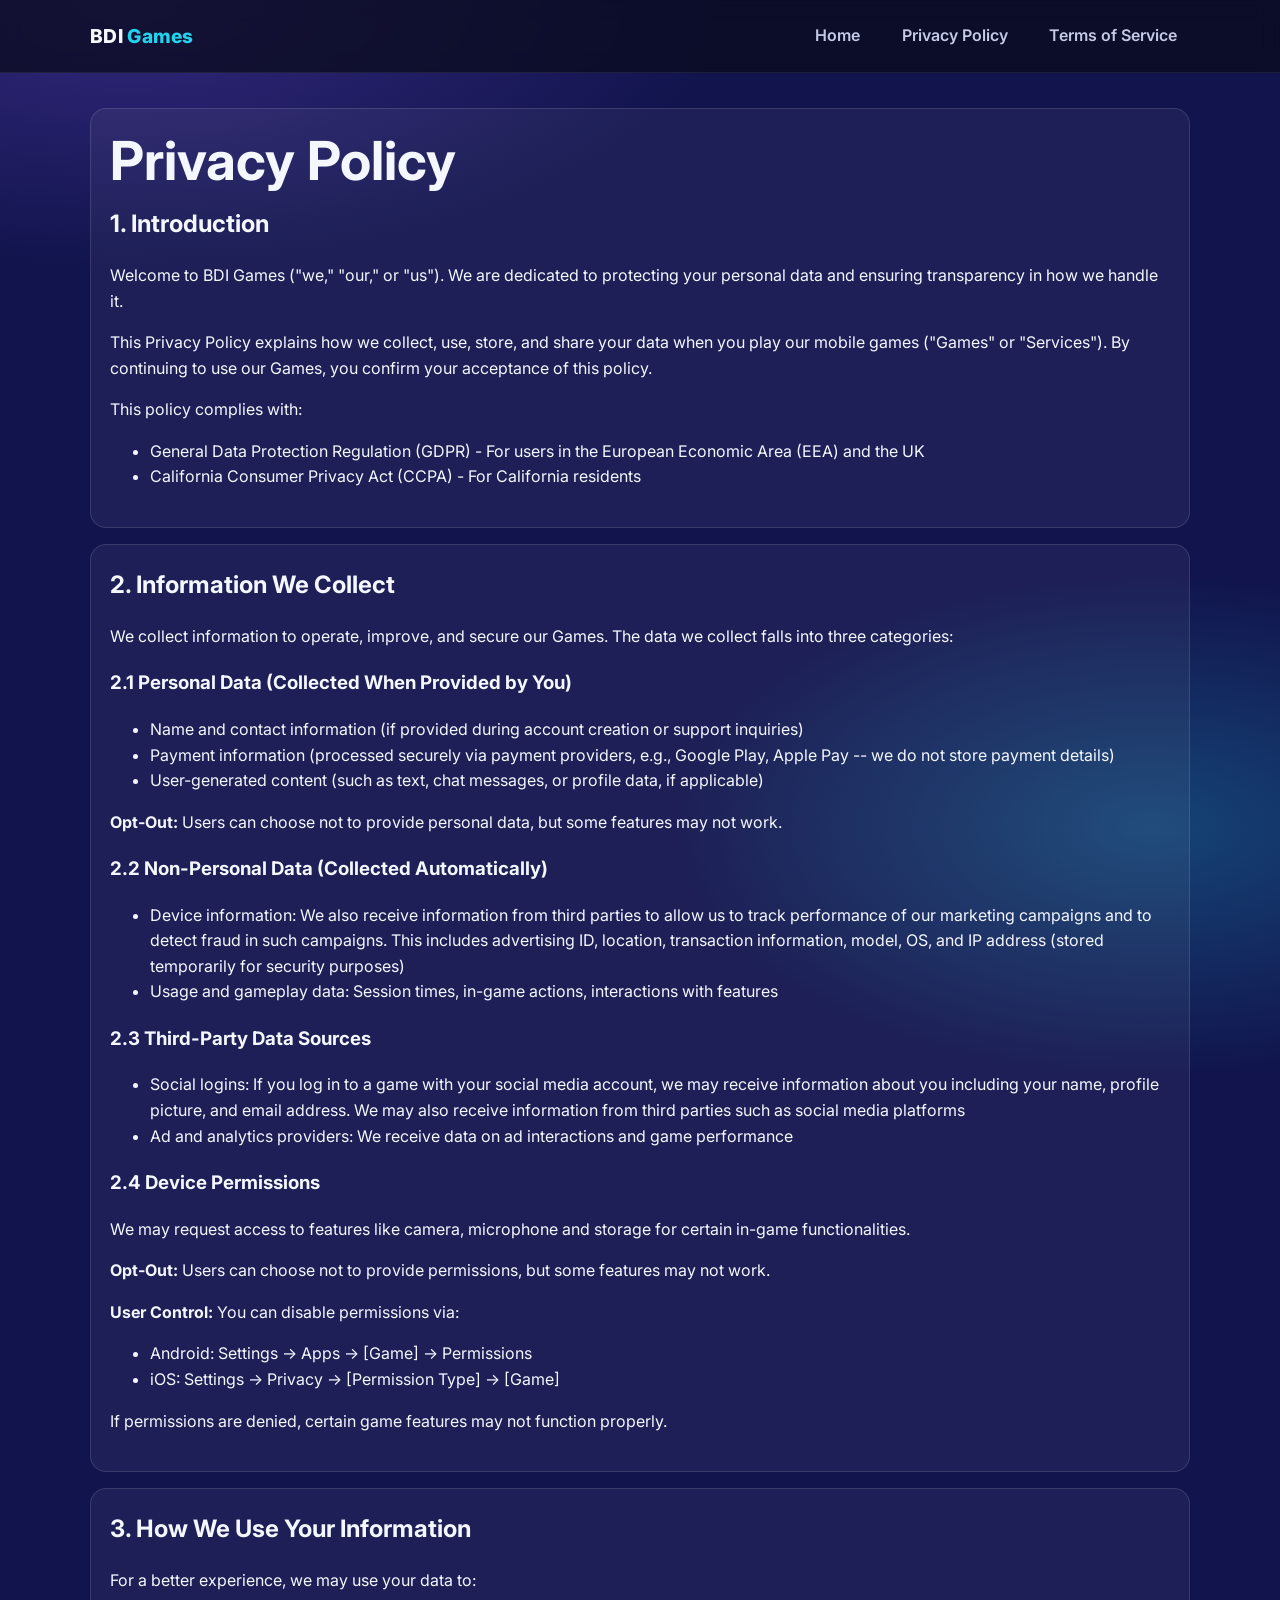
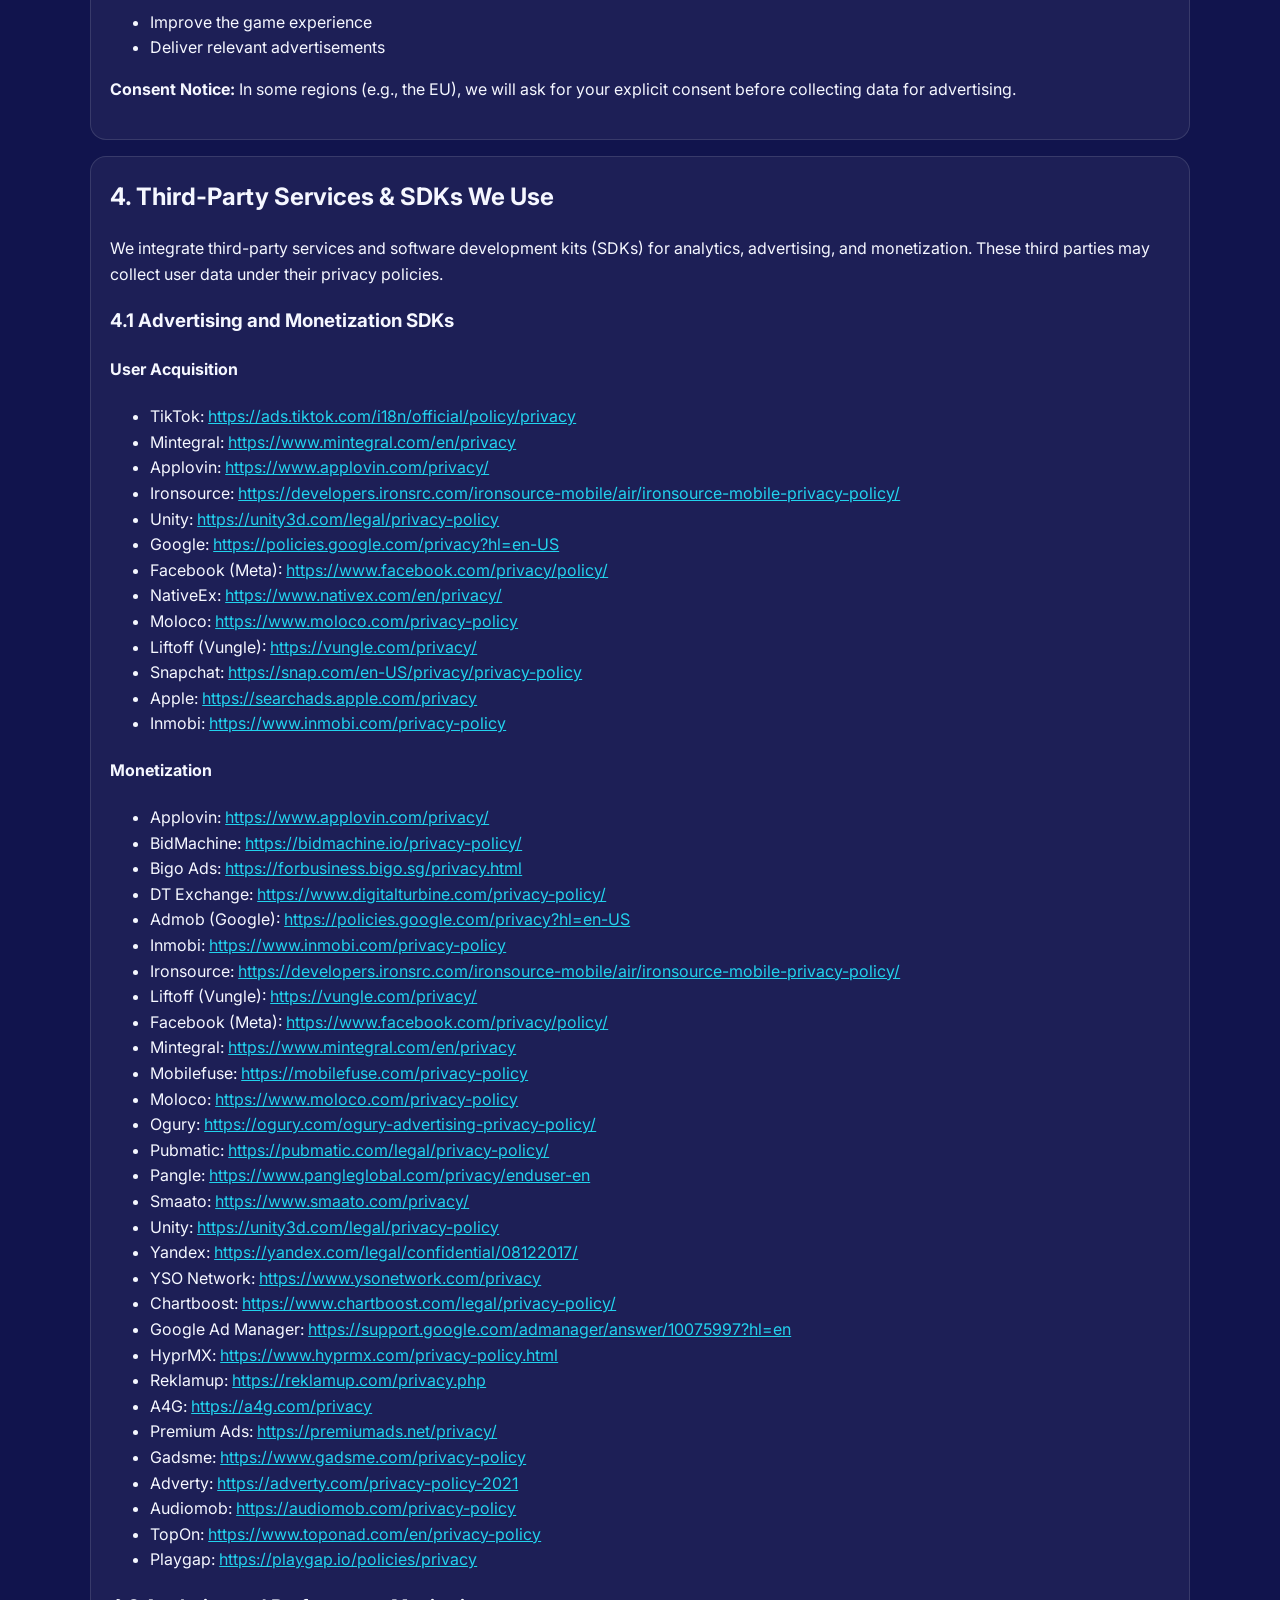
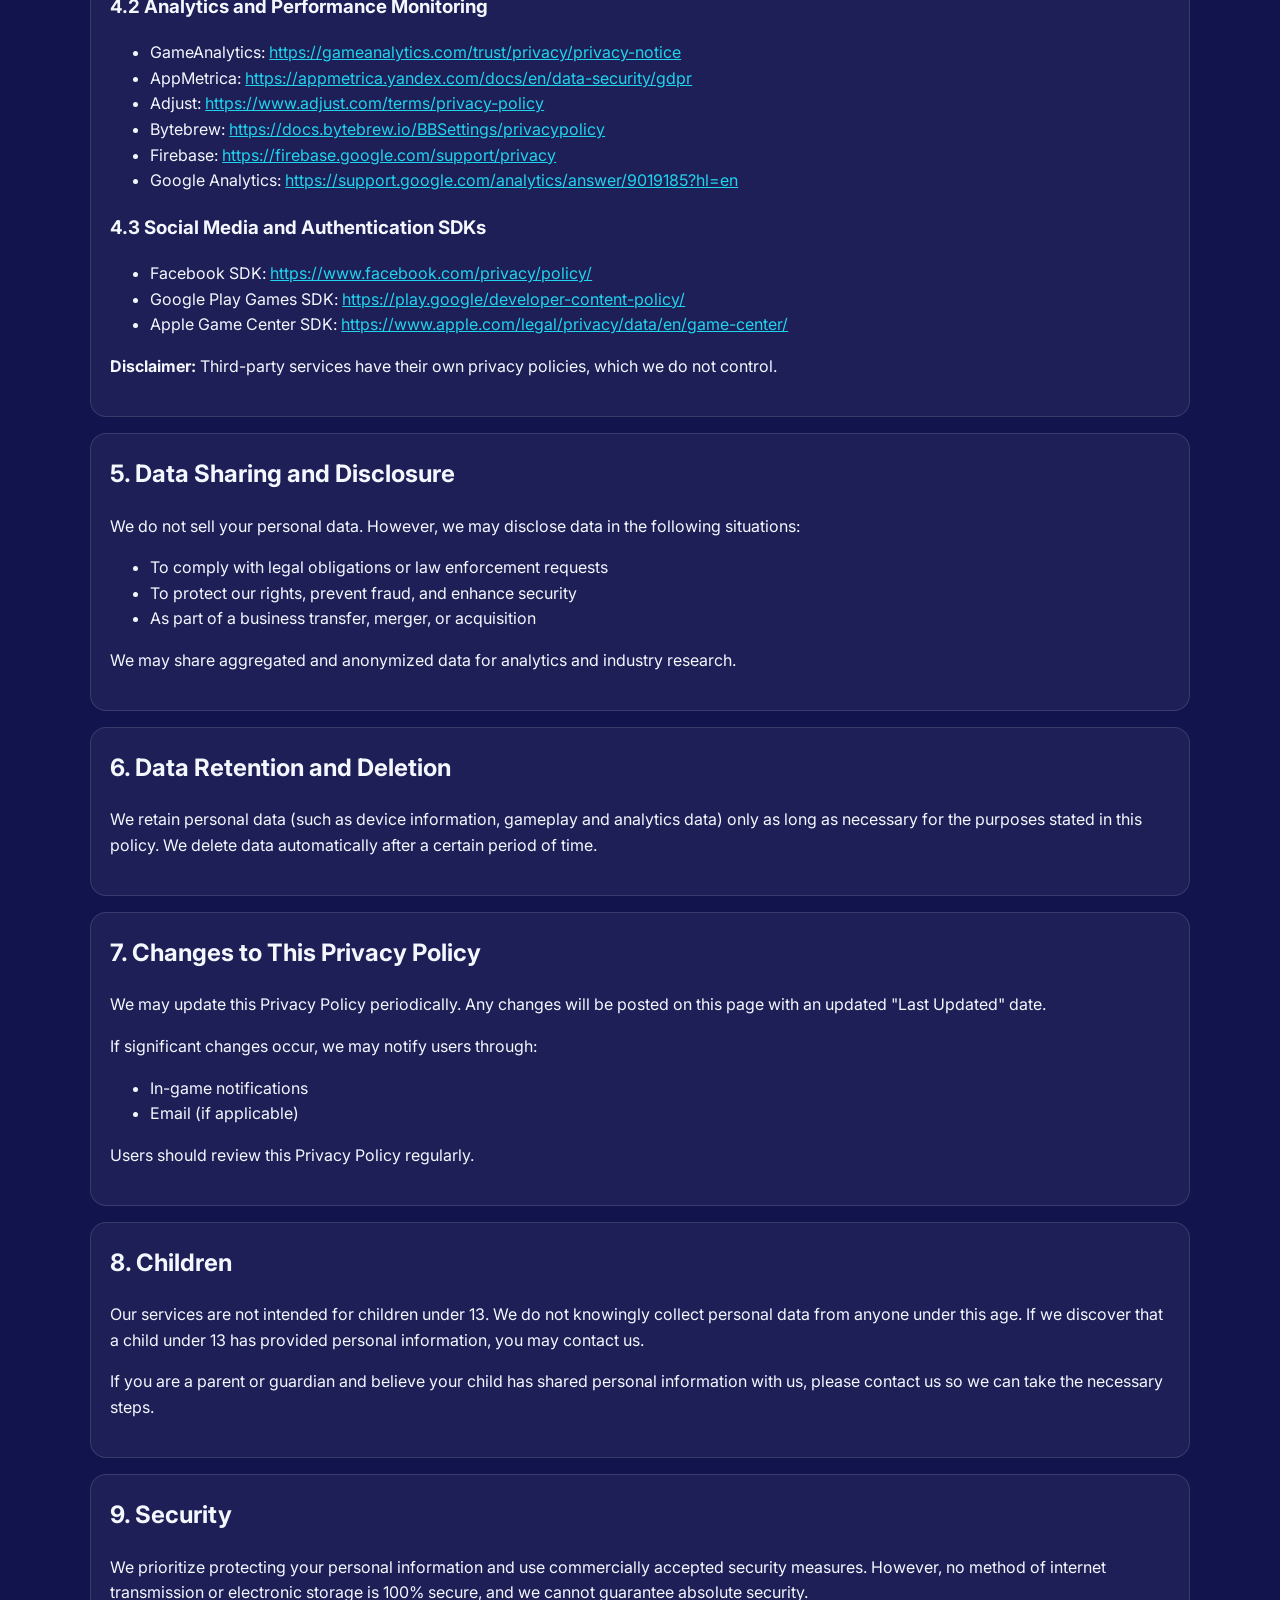
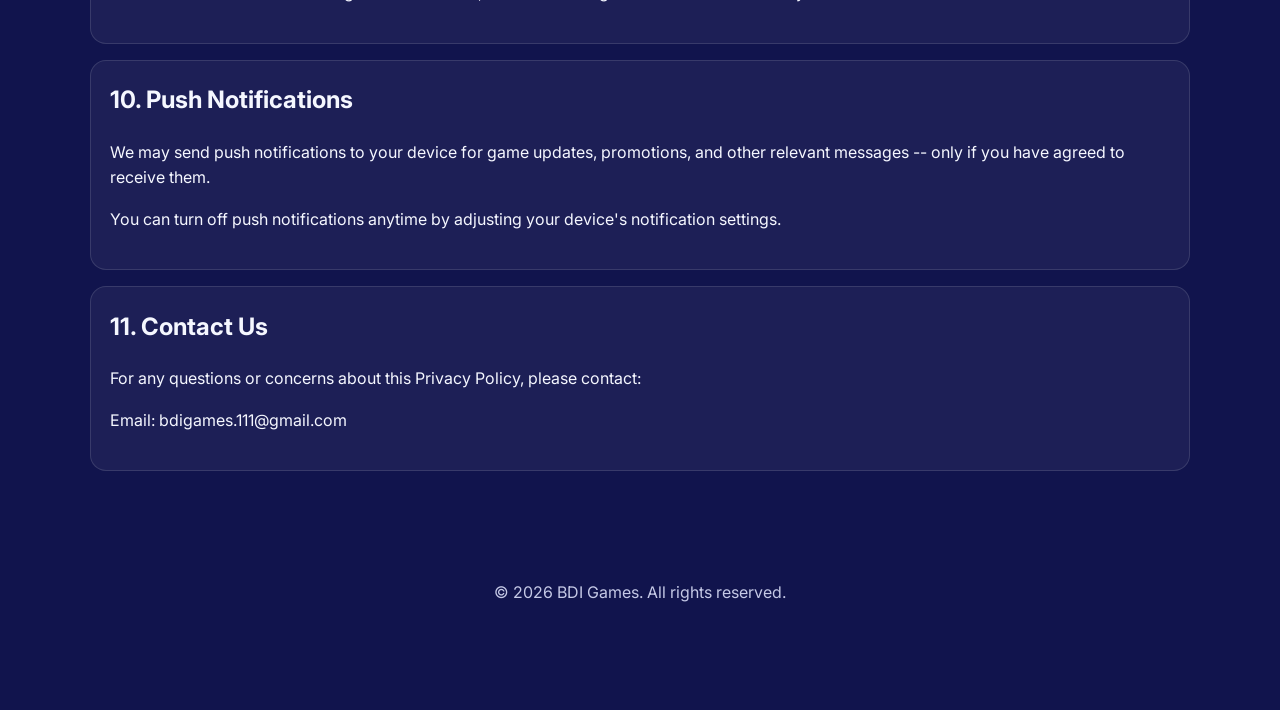
==== privacy-policy.html @ c3d2e86b "first commit" ====
<!DOCTYPE html>
<html lang="en">
<head>
  <meta charset="UTF-8">
  <meta name="viewport" content="width=device-width, initial-scale=1.0">
  <title>Privacy Policy | BDI Games</title>
  <meta name="description" content="Read the Privacy Policy for BDI Games.">
  <link rel="preconnect" href="https://fonts.googleapis.com">
  <link rel="preconnect" href="https://fonts.gstatic.com" crossorigin>
  <link href="https://fonts.googleapis.com/css2?family=Inter:wght@400;600;700;800&display=swap" rel="stylesheet">
  <link rel="stylesheet" href="styles.css">
</head>
<body>
  <header class="site-header">
    <nav class="navbar container" aria-label="Main navigation">
      <a href="index.html" class="brand">BDI <span>Games</span></a>

      <button class="menu-toggle" aria-label="Toggle menu" aria-expanded="false">
        <span></span>
        <span></span>
        <span></span>
      </button>

      <ul class="nav-links">
        <li><a href="index.html">Home</a></li>
        <li><a href="privacy-policy.html">Privacy Policy</a></li>
        <li><a href="terms-of-service.html">Terms of Service</a></li>
      </ul>
    </nav>
  </header>

  <main class="container legal-page">
    <section class="info">
      <h1>Privacy Policy</h1>
      <h2>1. Introduction</h2>
      <p>
        Welcome to BDI Games ("we," "our," or "us"). We are dedicated to protecting your
        personal data and ensuring transparency in how we handle it.
      </p>
      <p>
        This Privacy Policy explains how we collect, use, store, and share your data when you play
        our mobile games ("Games" or "Services"). By continuing to use our Games, you confirm your
        acceptance of this policy.
      </p>
      <p>This policy complies with:</p>
      <ul>
        <li>General Data Protection Regulation (GDPR) - For users in the European Economic Area (EEA) and the UK</li>
        <li>California Consumer Privacy Act (CCPA) - For California residents</li>
      </ul>
    </section>

    <section class="info">
      <h2>2. Information We Collect</h2>
      <p>
        We collect information to operate, improve, and secure our Games. The data we collect falls
        into three categories:
      </p>

      <h3>2.1 Personal Data (Collected When Provided by You)</h3>
      <ul>
        <li>Name and contact information (if provided during account creation or support inquiries)</li>
        <li>Payment information (processed securely via payment providers, e.g., Google Play, Apple Pay -- we do not store payment details)</li>
        <li>User-generated content (such as text, chat messages, or profile data, if applicable)</li>
      </ul>
      <p><strong>Opt-Out:</strong> Users can choose not to provide personal data, but some features may not work.</p>

      <h3>2.2 Non-Personal Data (Collected Automatically)</h3>
      <ul>
        <li>Device information: We also receive information from third parties to allow us to track performance of our marketing campaigns and to detect fraud in such campaigns. This includes advertising ID, location, transaction information, model, OS, and IP address (stored temporarily for security purposes)</li>
        <li>Usage and gameplay data: Session times, in-game actions, interactions with features</li>
      </ul>

      <h3>2.3 Third-Party Data Sources</h3>
      <ul>
        <li>Social logins: If you log in to a game with your social media account, we may receive information about you including your name, profile picture, and email address. We may also receive information from third parties such as social media platforms</li>
        <li>Ad and analytics providers: We receive data on ad interactions and game performance</li>
      </ul>

      <h3>2.4 Device Permissions</h3>
      <p>
        We may request access to features like camera, microphone and storage for certain in-game
        functionalities.
      </p>
      <p><strong>Opt-Out:</strong> Users can choose not to provide permissions, but some features may not work.</p>
      <p><strong>User Control:</strong> You can disable permissions via:</p>
      <ul>
        <li>Android: Settings -&gt; Apps -&gt; [Game] -&gt; Permissions</li>
        <li>iOS: Settings -&gt; Privacy -&gt; [Permission Type] -&gt; [Game]</li>
      </ul>
      <p>If permissions are denied, certain game features may not function properly.</p>
    </section>

    <section class="info">
      <h2>3. How We Use Your Information</h2>
      <p>For a better experience, we may use your data to:</p>
      <ul>
        <li>Improve the game experience</li>
        <li>Deliver relevant advertisements</li>
      </ul>
      <p>
        <strong>Consent Notice:</strong> In some regions (e.g., the EU), we will ask for your explicit
        consent before collecting data for advertising.
      </p>
    </section>

    <section class="info">
      <h2>4. Third-Party Services &amp; SDKs We Use</h2>
      <p>
        We integrate third-party services and software development kits (SDKs) for analytics,
        advertising, and monetization. These third parties may collect user data under their
        privacy policies.
      </p>

      <h3>4.1 Advertising and Monetization SDKs</h3>
      <h4>User Acquisition</h4>
      <ul>
        <li>TikTok: <a href="https://ads.tiktok.com/i18n/official/policy/privacy" target="_blank" rel="noopener noreferrer">https://ads.tiktok.com/i18n/official/policy/privacy</a></li>
        <li>Mintegral: <a href="https://www.mintegral.com/en/privacy" target="_blank" rel="noopener noreferrer">https://www.mintegral.com/en/privacy</a></li>
        <li>Applovin: <a href="https://www.applovin.com/privacy/" target="_blank" rel="noopener noreferrer">https://www.applovin.com/privacy/</a></li>
        <li>Ironsource: <a href="https://developers.ironsrc.com/ironsource-mobile/air/ironsource-mobile-privacy-policy/" target="_blank" rel="noopener noreferrer">https://developers.ironsrc.com/ironsource-mobile/air/ironsource-mobile-privacy-policy/</a></li>
        <li>Unity: <a href="https://unity3d.com/legal/privacy-policy" target="_blank" rel="noopener noreferrer">https://unity3d.com/legal/privacy-policy</a></li>
        <li>Google: <a href="https://policies.google.com/privacy?hl=en-US" target="_blank" rel="noopener noreferrer">https://policies.google.com/privacy?hl=en-US</a></li>
        <li>Facebook (Meta): <a href="https://www.facebook.com/privacy/policy/" target="_blank" rel="noopener noreferrer">https://www.facebook.com/privacy/policy/</a></li>
        <li>NativeEx: <a href="https://www.nativex.com/en/privacy/" target="_blank" rel="noopener noreferrer">https://www.nativex.com/en/privacy/</a></li>
        <li>Moloco: <a href="https://www.moloco.com/privacy-policy" target="_blank" rel="noopener noreferrer">https://www.moloco.com/privacy-policy</a></li>
        <li>Liftoff (Vungle): <a href="https://vungle.com/privacy/" target="_blank" rel="noopener noreferrer">https://vungle.com/privacy/</a></li>
        <li>Snapchat: <a href="https://snap.com/en-US/privacy/privacy-policy" target="_blank" rel="noopener noreferrer">https://snap.com/en-US/privacy/privacy-policy</a></li>
        <li>Apple: <a href="https://searchads.apple.com/privacy" target="_blank" rel="noopener noreferrer">https://searchads.apple.com/privacy</a></li>
        <li>Inmobi: <a href="https://www.inmobi.com/privacy-policy" target="_blank" rel="noopener noreferrer">https://www.inmobi.com/privacy-policy</a></li>
      </ul>

      <h4>Monetization</h4>
      <ul>
        <li>Applovin: <a href="https://www.applovin.com/privacy/" target="_blank" rel="noopener noreferrer">https://www.applovin.com/privacy/</a></li>
        <li>BidMachine: <a href="https://bidmachine.io/privacy-policy/" target="_blank" rel="noopener noreferrer">https://bidmachine.io/privacy-policy/</a></li>
        <li>Bigo Ads: <a href="https://forbusiness.bigo.sg/privacy.html#:~:text=BIGO%20Ads%20respects%20your%20privacy,how%20the%20law%20protects%20you" target="_blank" rel="noopener noreferrer">https://forbusiness.bigo.sg/privacy.html</a></li>
        <li>DT Exchange: <a href="https://www.digitalturbine.com/privacy-policy/" target="_blank" rel="noopener noreferrer">https://www.digitalturbine.com/privacy-policy/</a></li>
        <li>Admob (Google): <a href="https://policies.google.com/privacy?hl=en-US" target="_blank" rel="noopener noreferrer">https://policies.google.com/privacy?hl=en-US</a></li>
        <li>Inmobi: <a href="https://www.inmobi.com/privacy-policy" target="_blank" rel="noopener noreferrer">https://www.inmobi.com/privacy-policy</a></li>
        <li>Ironsource: <a href="https://developers.ironsrc.com/ironsource-mobile/air/ironsource-mobile-privacy-policy/" target="_blank" rel="noopener noreferrer">https://developers.ironsrc.com/ironsource-mobile/air/ironsource-mobile-privacy-policy/</a></li>
        <li>Liftoff (Vungle): <a href="https://vungle.com/privacy/" target="_blank" rel="noopener noreferrer">https://vungle.com/privacy/</a></li>
        <li>Facebook (Meta): <a href="https://www.facebook.com/privacy/policy/" target="_blank" rel="noopener noreferrer">https://www.facebook.com/privacy/policy/</a></li>
        <li>Mintegral: <a href="https://www.mintegral.com/en/privacy" target="_blank" rel="noopener noreferrer">https://www.mintegral.com/en/privacy</a></li>
        <li>Mobilefuse: <a href="https://mobilefuse.com/privacy-policy" target="_blank" rel="noopener noreferrer">https://mobilefuse.com/privacy-policy</a></li>
        <li>Moloco: <a href="https://www.moloco.com/privacy-policy" target="_blank" rel="noopener noreferrer">https://www.moloco.com/privacy-policy</a></li>
        <li>Ogury: <a href="https://ogury.com/ogury-advertising-privacy-policy/" target="_blank" rel="noopener noreferrer">https://ogury.com/ogury-advertising-privacy-policy/</a></li>
        <li>Pubmatic: <a href="https://pubmatic.com/legal/privacy-policy/" target="_blank" rel="noopener noreferrer">https://pubmatic.com/legal/privacy-policy/</a></li>
        <li>Pangle: <a href="https://www.pangleglobal.com/privacy/enduser-en" target="_blank" rel="noopener noreferrer">https://www.pangleglobal.com/privacy/enduser-en</a></li>
        <li>Smaato: <a href="https://www.smaato.com/privacy/" target="_blank" rel="noopener noreferrer">https://www.smaato.com/privacy/</a></li>
        <li>Unity: <a href="https://unity3d.com/legal/privacy-policy" target="_blank" rel="noopener noreferrer">https://unity3d.com/legal/privacy-policy</a></li>
        <li>Yandex: <a href="https://yandex.com/legal/confidential/08122017/" target="_blank" rel="noopener noreferrer">https://yandex.com/legal/confidential/08122017/</a></li>
        <li>YSO Network: <a href="https://www.ysonetwork.com/privacy" target="_blank" rel="noopener noreferrer">https://www.ysonetwork.com/privacy</a></li>
        <li>Chartboost: <a href="https://www.chartboost.com/legal/privacy-policy/" target="_blank" rel="noopener noreferrer">https://www.chartboost.com/legal/privacy-policy/</a></li>
        <li>Google Ad Manager: <a href="https://support.google.com/admanager/answer/10075997?hl=en" target="_blank" rel="noopener noreferrer">https://support.google.com/admanager/answer/10075997?hl=en</a></li>
        <li>HyprMX: <a href="https://www.hyprmx.com/privacy-policy.html" target="_blank" rel="noopener noreferrer">https://www.hyprmx.com/privacy-policy.html</a></li>
        <li>Reklamup: <a href="https://reklamup.com/privacy.php" target="_blank" rel="noopener noreferrer">https://reklamup.com/privacy.php</a></li>
        <li>A4G: <a href="https://a4g.com/privacy" target="_blank" rel="noopener noreferrer">https://a4g.com/privacy</a></li>
        <li>Premium Ads: <a href="https://premiumads.net/privacy/" target="_blank" rel="noopener noreferrer">https://premiumads.net/privacy/</a></li>
        <li>Gadsme: <a href="https://www.gadsme.com/privacy-policy" target="_blank" rel="noopener noreferrer">https://www.gadsme.com/privacy-policy</a></li>
        <li>Adverty: <a href="https://adverty.com/privacy-policy-2021" target="_blank" rel="noopener noreferrer">https://adverty.com/privacy-policy-2021</a></li>
        <li>Audiomob: <a href="https://audiomob.com/privacy-policy" target="_blank" rel="noopener noreferrer">https://audiomob.com/privacy-policy</a></li>
        <li>TopOn: <a href="https://www.toponad.com/en/privacy-policy" target="_blank" rel="noopener noreferrer">https://www.toponad.com/en/privacy-policy</a></li>
        <li>Playgap: <a href="https://playgap.io/policies/privacy" target="_blank" rel="noopener noreferrer">https://playgap.io/policies/privacy</a></li>
      </ul>

      <h3>4.2 Analytics and Performance Monitoring</h3>
      <ul>
        <li>GameAnalytics: <a href="https://gameanalytics.com/trust/privacy/privacy-notice" target="_blank" rel="noopener noreferrer">https://gameanalytics.com/trust/privacy/privacy-notice</a></li>
        <li>AppMetrica: <a href="https://appmetrica.yandex.com/docs/en/data-security/gdpr" target="_blank" rel="noopener noreferrer">https://appmetrica.yandex.com/docs/en/data-security/gdpr</a></li>
        <li>Adjust: <a href="https://www.adjust.com/terms/privacy-policy" target="_blank" rel="noopener noreferrer">https://www.adjust.com/terms/privacy-policy</a></li>
        <li>Bytebrew: <a href="https://docs.bytebrew.io/BBSettings/privacypolicy" target="_blank" rel="noopener noreferrer">https://docs.bytebrew.io/BBSettings/privacypolicy</a></li>
        <li>Firebase: <a href="https://firebase.google.com/support/privacy" target="_blank" rel="noopener noreferrer">https://firebase.google.com/support/privacy</a></li>
        <li>Google Analytics: <a href="https://support.google.com/analytics/answer/9019185?hl=en#zippy=%2Cin-this-article" target="_blank" rel="noopener noreferrer">https://support.google.com/analytics/answer/9019185?hl=en</a></li>
      </ul>

      <h3>4.3 Social Media and Authentication SDKs</h3>
      <ul>
        <li>Facebook SDK: <a href="https://www.facebook.com/privacy/policy/" target="_blank" rel="noopener noreferrer">https://www.facebook.com/privacy/policy/</a></li>
        <li>Google Play Games SDK: <a href="https://play.google/developer-content-policy/" target="_blank" rel="noopener noreferrer">https://play.google/developer-content-policy/</a></li>
        <li>Apple Game Center SDK: <a href="https://www.apple.com/legal/privacy/data/en/game-center/" target="_blank" rel="noopener noreferrer">https://www.apple.com/legal/privacy/data/en/game-center/</a></li>
      </ul>

      <p>
        <strong>Disclaimer:</strong> Third-party services have their own privacy policies, which we do not control.
      </p>
    </section>

    <section class="info">
      <h2>5. Data Sharing and Disclosure</h2>
      <p>We do not sell your personal data. However, we may disclose data in the following situations:</p>
      <ul>
        <li>To comply with legal obligations or law enforcement requests</li>
        <li>To protect our rights, prevent fraud, and enhance security</li>
        <li>As part of a business transfer, merger, or acquisition</li>
      </ul>
      <p>We may share aggregated and anonymized data for analytics and industry research.</p>
    </section>

    <section class="info">
      <h2>6. Data Retention and Deletion</h2>
      <p>
        We retain personal data (such as device information, gameplay and analytics data) only as long as
        necessary for the purposes stated in this policy. We delete data automatically after a certain period
        of time.
      </p>
    </section>

    <section class="info">
      <h2>7. Changes to This Privacy Policy</h2>
      <p>
        We may update this Privacy Policy periodically. Any changes will be posted on this page with an
        updated "Last Updated" date.
      </p>
      <p>If significant changes occur, we may notify users through:</p>
      <ul>
        <li>In-game notifications</li>
        <li>Email (if applicable)</li>
      </ul>
      <p>Users should review this Privacy Policy regularly.</p>
    </section>

    <section class="info">
      <h2>8. Children</h2>
      <p>
        Our services are not intended for children under 13. We do not knowingly collect personal data from
        anyone under this age. If we discover that a child under 13 has provided personal information, you
        may contact us.
      </p>
      <p>
        If you are a parent or guardian and believe your child has shared personal information with us, please
        contact us so we can take the necessary steps.
      </p>
    </section>

    <section class="info">
      <h2>9. Security</h2>
      <p>
        We prioritize protecting your personal information and use commercially accepted security measures.
        However, no method of internet transmission or electronic storage is 100% secure, and we cannot
        guarantee absolute security.
      </p>
    </section>

    <section class="info">
      <h2>10. Push Notifications</h2>
      <p>
        We may send push notifications to your device for game updates, promotions, and other relevant
        messages -- only if you have agreed to receive them.
      </p>
      <p>
        You can turn off push notifications anytime by adjusting your device's notification settings.
      </p>
    </section>

    <section class="info">
      <h2>11. Contact Us</h2>
      <p>For any questions or concerns about this Privacy Policy, please contact:</p>
      <p>Email: bdigames.111@gmail.com</p>
    </section>
  </main>

  <footer class="site-footer">
    <p>&copy; <span id="year"></span> BDI Games. All rights reserved.</p>
  </footer>

  <script src="script.js"></script>
</body>
</html>
---- styles.css ----
:root {
  --bg: #11144d;
  --bg-soft: #131533;
  --surface: rgba(255, 255, 255, 0.08);
  --text: #f5f7ff;
  --muted: #c5c9e6;
  --accent: #8b5cf6;
  --accent-2: #22d3ee;
  --shadow: 0 14px 40px rgba(0, 0, 0, 0.35);
}

* {
  box-sizing: border-box;
}

html,
body {
  margin: 0;
  padding: 0;
  scroll-behavior: smooth;
}

body {
  font-family: "Inter", Arial, sans-serif;
  background:
    radial-gradient(1000px 450px at 10% 0%, rgba(139, 92, 246, 0.28), transparent 60%),
    radial-gradient(800px 420px at 90% 15%, rgba(34, 211, 238, 0.25), transparent 60%),
    var(--bg);
  color: var(--text);
  min-height: 100vh;
  line-height: 1.6;
}

.container {
  width: min(1100px, 92%);
  margin: 0 auto;
}

.site-header {
  position: sticky;
  top: 0;
  z-index: 10;
  background: rgba(10, 11, 30, 0.75);
  backdrop-filter: blur(10px);
  border-bottom: 1px solid rgba(255, 255, 255, 0.08);
}

.navbar {
  display: flex;
  align-items: center;
  justify-content: space-between;
  min-height: 72px;
}

.brand {
  color: var(--text);
  text-decoration: none;
  font-weight: 800;
  letter-spacing: 0.3px;
  font-size: 1.2rem;
}

.brand span {
  color: var(--accent-2);
}

.nav-links {
  list-style: none;
  display: flex;
  gap: 1rem;
  margin: 0;
  padding: 0;
}

.nav-links a {
  color: var(--muted);
  text-decoration: none;
  font-weight: 600;
  padding: 0.5rem 0.8rem;
  border-radius: 999px;
  transition: 0.2s ease;
}

.nav-links a:hover {
  color: var(--text);
  background: var(--surface);
}

.menu-toggle {
  display: none;
  width: 44px;
  height: 44px;
  border: 1px solid rgba(255, 255, 255, 0.2);
  border-radius: 10px;
  background: transparent;
  cursor: pointer;
  padding: 10px;
}

.menu-toggle span {
  display: block;
  height: 2px;
  background: white;
  margin: 5px 0;
  border-radius: 2px;
}

.hero {
  display: grid;
  grid-template-columns: 1.1fr 0.9fr;
  gap: 2rem;
  align-items: center;
  padding: 5rem 0 4rem;
}

.eyebrow {
  display: inline-block;
  padding: 0.35rem 0.8rem;
  border: 1px solid rgba(255, 255, 255, 0.2);
  border-radius: 999px;
  color: var(--accent-2);
  margin-bottom: 1rem;
  font-weight: 600;
}

h1 {
  font-size: clamp(2rem, 4.2vw, 3.4rem);
  line-height: 1.15;
  margin: 0 0 1rem;
}

.hero-text {
  color: var(--muted);
  max-width: 58ch;
  margin-bottom: 1.6rem;
}

.hero-actions {
  display: flex;
  flex-wrap: wrap;
  gap: 0.75rem;
}

.btn {
  text-decoration: none;
  padding: 0.75rem 1.2rem;
  border-radius: 12px;
  font-weight: 700;
  transition: transform 0.2s ease, opacity 0.2s ease;
}

.btn:hover {
  transform: translateY(-1px);
  opacity: 0.95;
}

.btn-primary {
  color: #fff;
  background: linear-gradient(135deg, var(--accent), #6d28d9);
}

.btn-secondary {
  color: #fff;
  border: 1px solid rgba(255, 255, 255, 0.28);
  background: rgba(255, 255, 255, 0.06);
}

.hero-card {
  background: rgba(255, 255, 255, 0.08);
  border: 1px solid rgba(255, 255, 255, 0.15);
  border-radius: 20px;
  box-shadow: var(--shadow);
  padding: 1.4rem 1.4rem 1rem;
}

.hero-card h2 {
  margin-top: 0.3rem;
}

.hero-card ul {
  margin: 0.4rem 0 0;
  padding-left: 1.2rem;
  color: var(--muted);
}

.info {
  background: rgba(255, 255, 255, 0.05);
  border: 1px solid rgba(255, 255, 255, 0.12);
  border-radius: 16px;
  padding: 1.3rem 1.2rem;
  margin-bottom: 1rem;
}

.info h2 {
  margin-top: 0;
}

.legal-page {
  padding: 2.2rem 0 2.8rem;
}

.legal-page h1 {
  margin-top: 0;
  margin-bottom: 0.8rem;
}

.site-footer {
  text-align: center;
  color: var(--muted);
  padding: 2rem 1rem 5.5rem;
}

.bottom-nav {
  position: fixed;
  left: 50%;
  transform: translateX(-50%);
  bottom: 14px;
  z-index: 20;
  width: min(640px, 92%);
  display: flex;
  justify-content: space-between;
  gap: 0.5rem;
  padding: 0.5rem;
  border-radius: 14px;
  background: rgba(18, 20, 51, 0.92);
  border: 1px solid rgba(255, 255, 255, 0.15);
  box-shadow: var(--shadow);
  backdrop-filter: blur(6px);
}

.bottom-nav a {
  flex: 1;
  text-align: center;
  color: var(--muted);
  text-decoration: none;
  font-weight: 600;
  padding: 0.5rem 0.25rem;
  border-radius: 10px;
  transition: 0.2s ease;
}

.bottom-nav a:hover {
  color: var(--text);
  background: rgba(255, 255, 255, 0.08);
}

@media (max-width: 860px) {
  .menu-toggle {
    display: inline-block;
  }

  .nav-links {
    position: absolute;
    right: 4%;
    top: 72px;
    background: #121433;
    border: 1px solid rgba(255, 255, 255, 0.16);
    border-radius: 12px;
    display: none;
    width: min(280px, 92%);
    flex-direction: column;
    gap: 0;
    padding: 0.5rem;
  }

  .nav-links.show {
    display: flex;
  }

  .hero {
    grid-template-columns: 1fr;
    padding-top: 3rem;
  }

  .bottom-nav {
    bottom: 10px;
    gap: 0.3rem;
  }

  .bottom-nav a {
    font-size: 0.86rem;
    padding: 0.5rem 0.2rem;
  }
}

/* Prevent overflow on long URLs */
.info a {
  color: var(--accent-2);
  text-decoration: underline;
  overflow-wrap: anywhere;
  word-break: break-word;
}



/* =========================
   Portfolio Section
========================= */

.portfolio {
  padding: 80px 0;
  text-align: center;
}

.section-header {
  max-width: 600px;
  margin: 0 auto 50px auto;
}

.section-text {
  color: var(--muted);
  margin-top: 10px;
}

.portfolio-grid {
  display: grid;
  grid-template-columns: repeat(auto-fit, minmax(280px, 1fr));
  gap: 30px;
}

.portfolio-card {
  background: var(--surface);
  border-radius: 16px;
  overflow: hidden;
  box-shadow: 0 10px 30px rgba(0, 0, 0, 0.25);
  transition: transform 0.3s ease, box-shadow 0.3s ease;
}

.portfolio-card:hover {
  transform: translateY(-8px);
  box-shadow: 0 15px 40px rgba(0, 0, 0, 0.35);
}

.portfolio-image img {
  width: 100%;
  height: 200px;
  object-fit: cover;
  display: block;
}

.portfolio-content {
  padding: 20px;
  text-align: left;
}

.portfolio-content h3 {
  margin-bottom: 10px;
}

.portfolio-content p {
  color: var(--muted);
  font-size: 14px;
  margin-bottom: 15px;
}



/* HERO SECTION */
.hero {
  display: flex;
  align-items: center;
  justify-content: space-between;
  gap: 60px;
  padding: 0px 0;
  /* background: #11144d; */
  color: #ffffff;
}

/* Left Content */
.hero-content {
  flex: 1;
}

.eyebrow {
  color: #8b5cf6;
  font-weight: 600;
  letter-spacing: 1px;
  margin-bottom: 15px;
  text-transform: uppercase;
}

.hero h1 {
  font-size: 48px;
  line-height: 1.2;
  margin-bottom: 20px;
  font-weight: 700;
}

.hero h1 span {
  background: linear-gradient(90deg, #8b5cf6, #22d3ee);
  -webkit-background-clip: text;
  -webkit-text-fill-color: transparent;
}

.hero-text {
  color: #d1d5ff;
  font-size: 18px;
  line-height: 1.6;
  margin-bottom: 30px;
  max-width: 500px;
}

/* Button */
.hero-btn {
  display: inline-block;
  padding: 12px 28px;
  background: linear-gradient(90deg, #8b5cf6, #22d3ee);
  color: white;
  text-decoration: none;
  border-radius: 30px;
  font-weight: 600;
  transition: 0.3s ease;
}

.hero-btn:hover {
  transform: translateY(-3px);
  box-shadow: 0 10px 25px rgba(139, 92, 246, 0.4);
}

/* Right Card */
.hero-card {
  flex: 1;
  background: rgba(255, 255, 255, 0.08);
  backdrop-filter: blur(12px);
  padding: 35px;
  border-radius: 20px;
  box-shadow: 0 10px 40px rgba(0, 0, 0, 0.4);
}

.hero-card h2 {
  margin-bottom: 20px;
  font-size: 22px;
}

.hero-card ul {
  list-style: none;
  padding: 0;
}

.hero-card li {
  margin-bottom: 15px;
  font-size: 16px;
  color: #e0e4ff;
}

/* Responsive */
@media (max-width: 992px) {
  .hero {
    flex-direction: column;
    text-align: center;
  }

  .hero-text {
    margin: 0 auto 30px;
  }
}
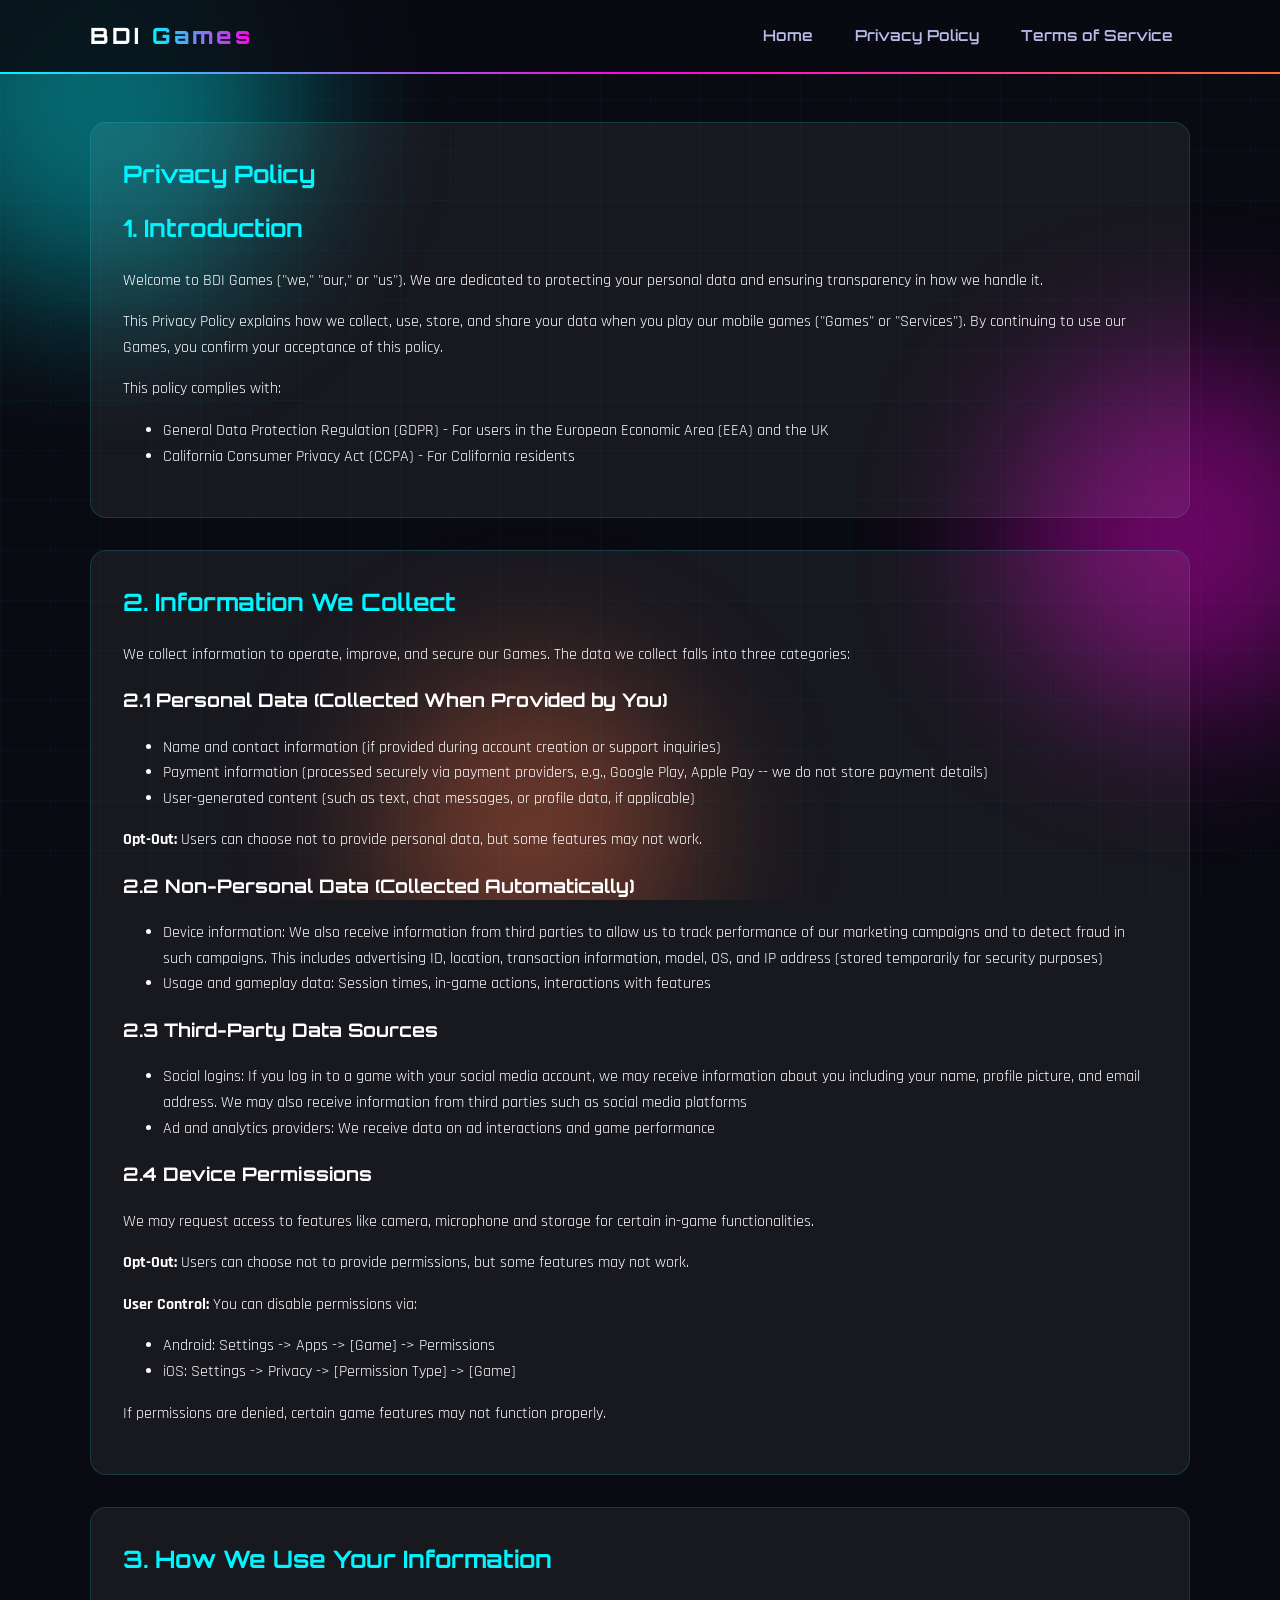
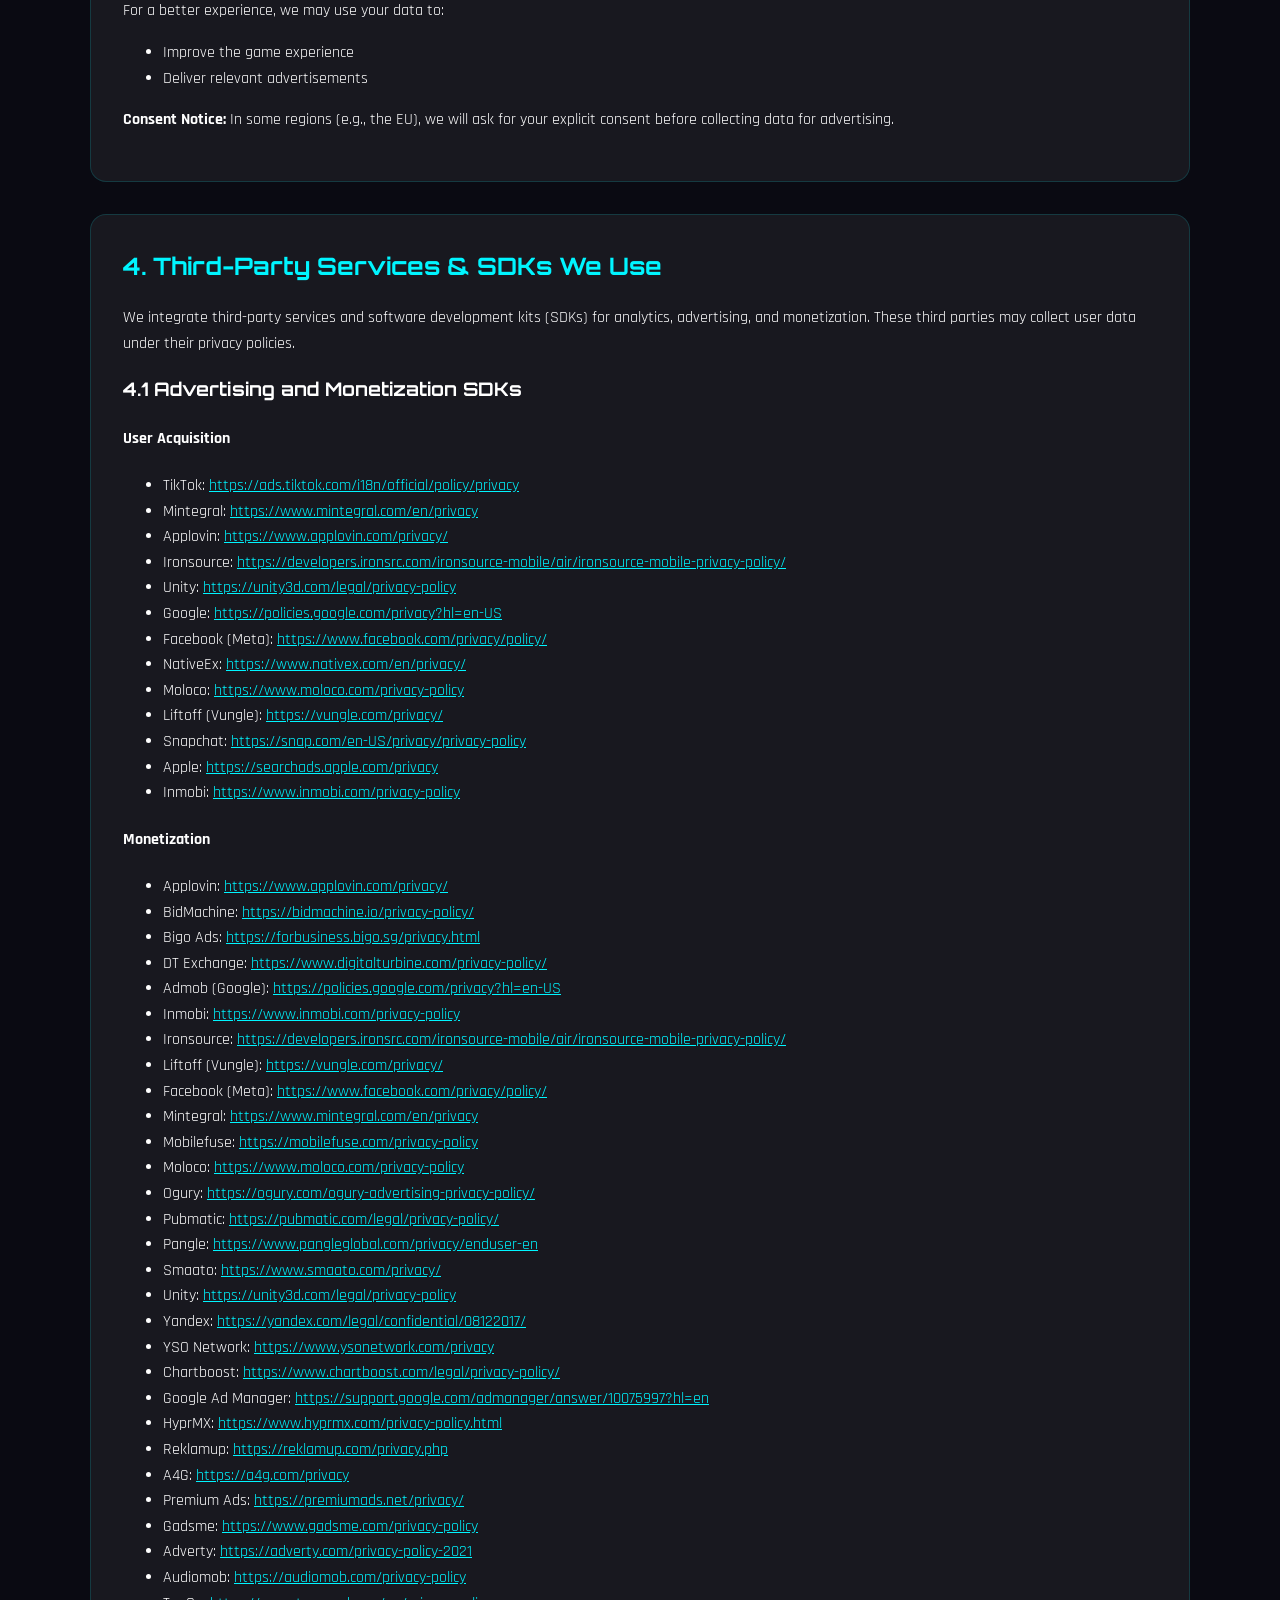
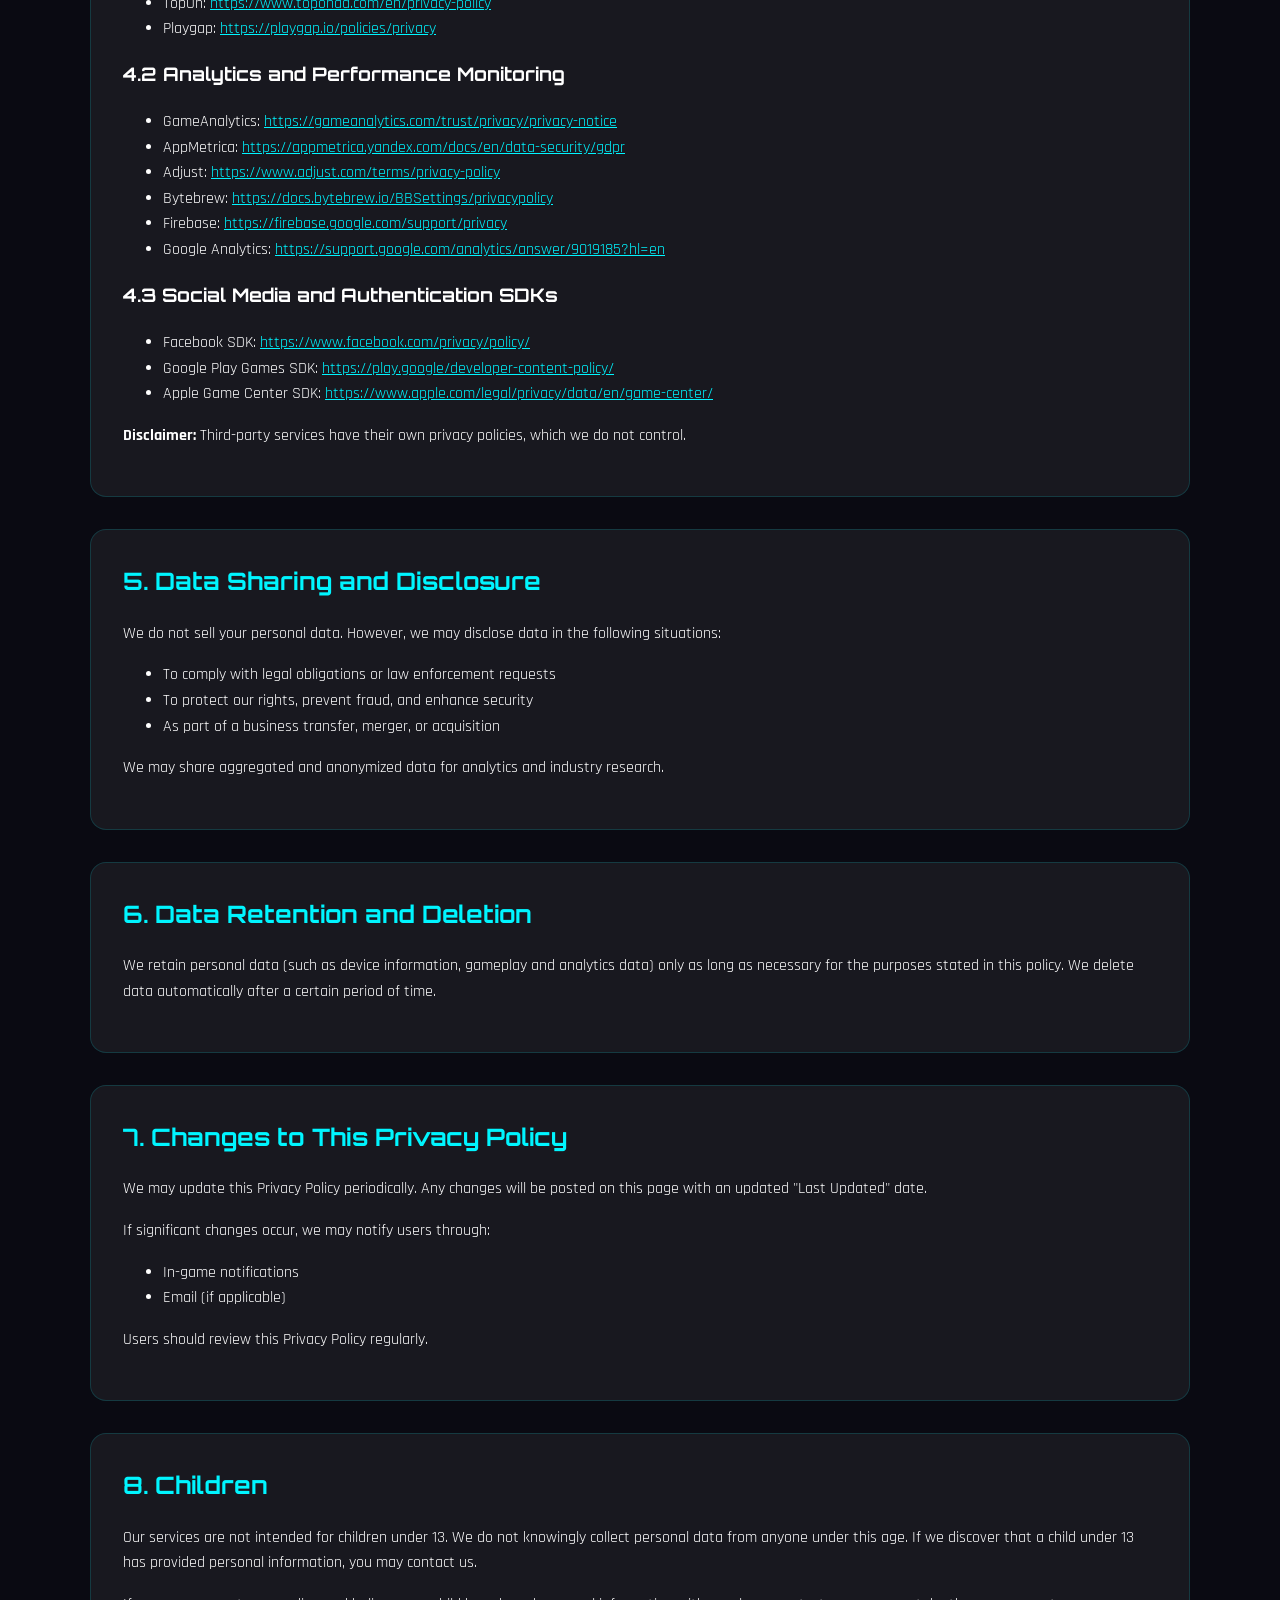
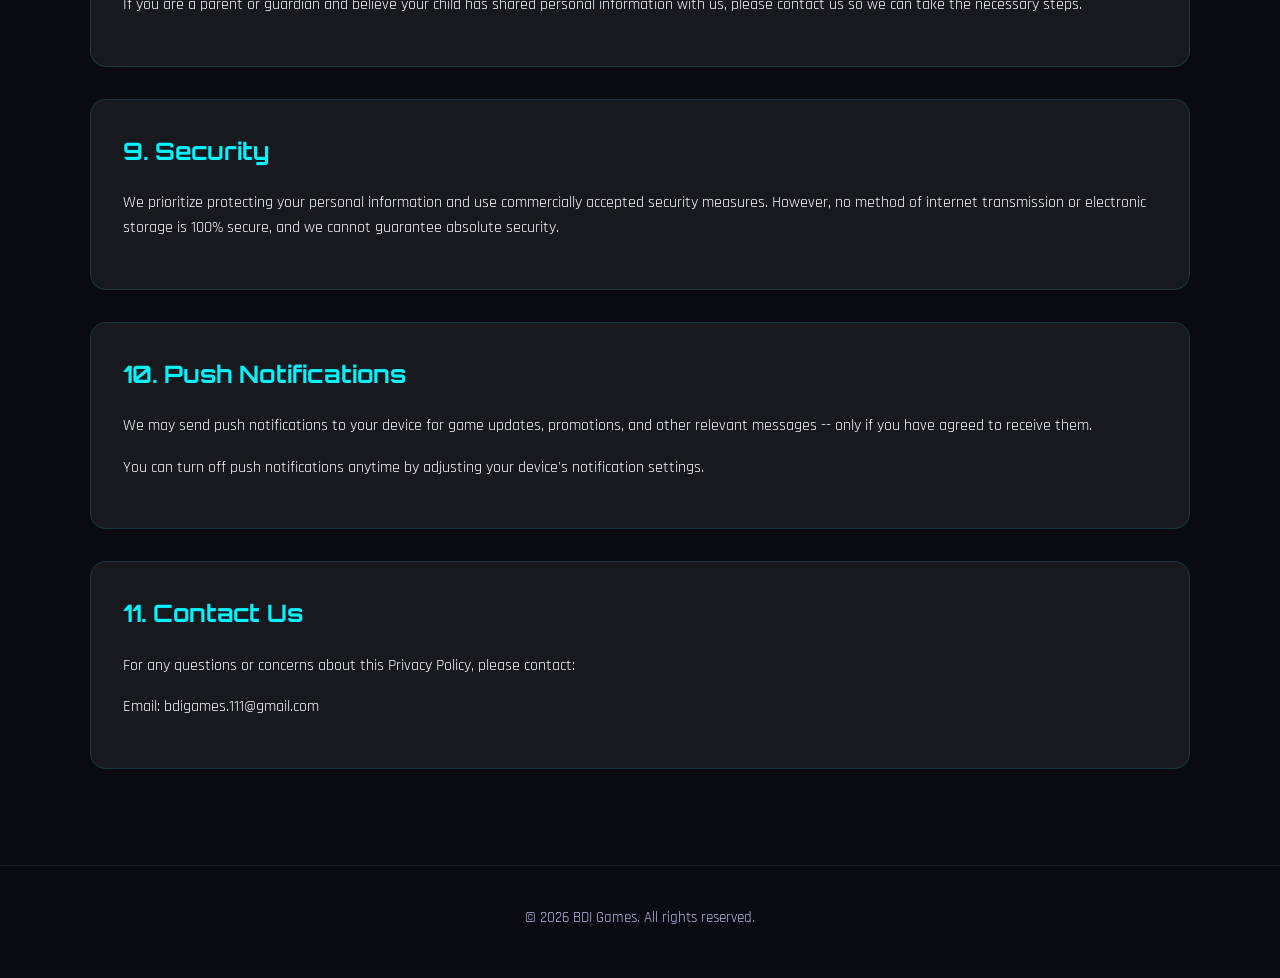
==== commit a256d2a6: "new theme apply" ====
--- a/privacy-policy.html
+++ b/privacy-policy.html
@@ -7,10 +7,15 @@
   <meta name="description" content="Read the Privacy Policy for BDI Games.">
   <link rel="preconnect" href="https://fonts.googleapis.com">
   <link rel="preconnect" href="https://fonts.gstatic.com" crossorigin>
-  <link href="https://fonts.googleapis.com/css2?family=Inter:wght@400;600;700;800&display=swap" rel="stylesheet">
+  <link href="https://fonts.googleapis.com/css2?family=Orbitron:wght@400;600;700;800;900&family=Rajdhani:wght@400;500;600;700&display=swap" rel="stylesheet">
   <link rel="stylesheet" href="styles.css">
 </head>
 <body>
+  <div class="gaming-bg">
+    <div class="glow-orb glow-orb-1"></div>
+    <div class="glow-orb glow-orb-2"></div>
+    <div class="glow-orb glow-orb-3"></div>
+  </div>
   <header class="site-header">
     <nav class="navbar container" aria-label="Main navigation">
       <a href="index.html" class="brand">BDI <span>Games</span></a>
--- a/styles.css
+++ b/styles.css
@@ -1,12 +1,27 @@
+/* =========================
+   BDI GAMES - GAMING THEME
+   Vibrant, colourful, animated
+========================= */
+
 :root {
-  --bg: #11144d;
-  --bg-soft: #131533;
-  --surface: rgba(255, 255, 255, 0.08);
-  --text: #f5f7ff;
-  --muted: #c5c9e6;
-  --accent: #8b5cf6;
-  --accent-2: #22d3ee;
-  --shadow: 0 14px 40px rgba(0, 0, 0, 0.35);
+  --bg-dark: #0a0a12;
+  --bg-deep: #0d0d1a;
+  --surface: rgba(255, 255, 255, 0.06);
+  --surface-hover: rgba(255, 255, 255, 0.1);
+  --text: #ffffff;
+  --muted: #b8bce8;
+  --accent-cyan: #00f5ff;
+  --accent-magenta: #ff00e5;
+  --accent-orange: #ff6b35;
+  --accent-lime: #39ff14;
+  --accent-purple: #a855f7;
+  --accent-blue: #3b82f6;
+  --glow-cyan: rgba(0, 245, 255, 0.5);
+  --glow-magenta: rgba(255, 0, 229, 0.5);
+  --glow-orange: rgba(255, 107, 53, 0.5);
+  --shadow-glow: 0 0 30px rgba(0, 245, 255, 0.3);
+  --font-display: "Orbitron", sans-serif;
+  --font-body: "Rajdhani", sans-serif;
 }
 
 * {
@@ -21,28 +36,109 @@
 }
 
 body {
-  font-family: "Inter", Arial, sans-serif;
-  background:
-    radial-gradient(1000px 450px at 10% 0%, rgba(139, 92, 246, 0.28), transparent 60%),
-    radial-gradient(800px 420px at 90% 15%, rgba(34, 211, 238, 0.25), transparent 60%),
-    var(--bg);
+  font-family: var(--font-body);
+  background: var(--bg-dark);
   color: var(--text);
   min-height: 100vh;
   line-height: 1.6;
+  position: relative;
+  overflow-x: hidden;
+}
+
+/* Animated background orbs */
+.gaming-bg {
+  position: fixed;
+  inset: 0;
+  z-index: 0;
+  pointer-events: none;
+  overflow: hidden;
+}
+
+.glow-orb {
+  position: absolute;
+  border-radius: 50%;
+  filter: blur(80px);
+  opacity: 0.4;
+  animation: float-orb 12s ease-in-out infinite;
+}
+
+.glow-orb-1 {
+  width: 400px;
+  height: 400px;
+  background: var(--accent-cyan);
+  top: -100px;
+  left: -100px;
+  animation-delay: 0s;
+}
+
+.glow-orb-2 {
+  width: 350px;
+  height: 350px;
+  background: var(--accent-magenta);
+  top: 40%;
+  right: -80px;
+  animation-delay: -4s;
+}
+
+.glow-orb-3 {
+  width: 300px;
+  height: 300px;
+  background: var(--accent-orange);
+  bottom: -80px;
+  left: 30%;
+  animation-delay: -8s;
+}
+
+@keyframes float-orb {
+  0%, 100% {
+    transform: translate(0, 0) scale(1);
+  }
+  33% {
+    transform: translate(30px, -30px) scale(1.05);
+  }
+  66% {
+    transform: translate(-20px, 20px) scale(0.95);
+  }
+}
+
+/* Grid overlay for gaming vibe */
+body::before {
+  content: "";
+  position: fixed;
+  inset: 0;
+  z-index: 0;
+  background-image:
+    linear-gradient(rgba(0, 245, 255, 0.03) 1px, transparent 1px),
+    linear-gradient(90deg, rgba(0, 245, 255, 0.03) 1px, transparent 1px);
+  background-size: 50px 50px;
+  pointer-events: none;
 }
 
 .container {
   width: min(1100px, 92%);
   margin: 0 auto;
-}
+  position: relative;
+  z-index: 1;
+}
+
+/* =========================
+   HEADER & NAV
+========================= */
 
 .site-header {
   position: sticky;
   top: 0;
-  z-index: 10;
-  background: rgba(10, 11, 30, 0.75);
-  backdrop-filter: blur(10px);
-  border-bottom: 1px solid rgba(255, 255, 255, 0.08);
+  z-index: 100;
+  background: rgba(10, 10, 18, 0.85);
+  backdrop-filter: blur(16px);
+  border-bottom: 2px solid transparent;
+  border-image: linear-gradient(90deg, var(--accent-cyan), var(--accent-magenta), var(--accent-orange)) 1;
+  animation: border-glow 3s ease-in-out infinite;
+}
+
+@keyframes border-glow {
+  0%, 100% { opacity: 1; }
+  50% { opacity: 0.7; }
 }
 
 .navbar {
@@ -53,163 +149,515 @@
 }
 
 .brand {
+  font-family: var(--font-display);
   color: var(--text);
   text-decoration: none;
   font-weight: 800;
-  letter-spacing: 0.3px;
-  font-size: 1.2rem;
+  font-size: 1.4rem;
+  letter-spacing: 3px;
+  transition: all 0.3s ease;
+  position: relative;
+}
+
+.brand:hover {
+  transform: scale(1.05);
+  text-shadow: 0 0 20px var(--glow-cyan);
 }
 
 .brand span {
-  color: var(--accent-2);
+  background: linear-gradient(90deg, var(--accent-cyan), var(--accent-magenta));
+  -webkit-background-clip: text;
+  -webkit-text-fill-color: transparent;
+  background-clip: text;
+  animation: gradient-shift 4s ease infinite;
+}
+
+@keyframes gradient-shift {
+  0%, 100% { filter: hue-rotate(0deg); }
+  50% { filter: hue-rotate(10deg); }
 }
 
 .nav-links {
   list-style: none;
   display: flex;
-  gap: 1rem;
+  gap: 0.5rem;
   margin: 0;
   padding: 0;
 }
 
 .nav-links a {
+  font-family: var(--font-display);
   color: var(--muted);
   text-decoration: none;
   font-weight: 600;
-  padding: 0.5rem 0.8rem;
-  border-radius: 999px;
-  transition: 0.2s ease;
+  font-size: 0.95rem;
+  padding: 0.6rem 1rem;
+  border-radius: 8px;
+  transition: all 0.3s ease;
+  border: 1px solid transparent;
+  position: relative;
 }
 
 .nav-links a:hover {
-  color: var(--text);
-  background: var(--surface);
+  color: var(--accent-cyan);
+  background: rgba(0, 245, 255, 0.1);
+  border-color: rgba(0, 245, 255, 0.3);
+  box-shadow: 0 0 15px rgba(0, 245, 255, 0.2);
+  transform: translateY(-2px);
 }
 
 .menu-toggle {
   display: none;
   width: 44px;
   height: 44px;
-  border: 1px solid rgba(255, 255, 255, 0.2);
-  border-radius: 10px;
+  border: 2px solid var(--accent-cyan);
+  border-radius: 8px;
   background: transparent;
   cursor: pointer;
   padding: 10px;
+  transition: all 0.3s ease;
+}
+
+.menu-toggle:hover {
+  background: rgba(0, 245, 255, 0.1);
+  box-shadow: 0 0 15px var(--glow-cyan);
 }
 
 .menu-toggle span {
   display: block;
   height: 2px;
-  background: white;
+  background: linear-gradient(90deg, var(--accent-cyan), var(--accent-magenta));
   margin: 5px 0;
   border-radius: 2px;
-}
+  transition: all 0.3s ease;
+}
+
+.menu-toggle[aria-expanded="true"] span:nth-child(1) {
+  transform: rotate(45deg) translate(5px, 5px);
+}
+
+.menu-toggle[aria-expanded="true"] span:nth-child(2) {
+  opacity: 0;
+}
+
+.menu-toggle[aria-expanded="true"] span:nth-child(3) {
+  transform: rotate(-45deg) translate(5px, -5px);
+}
+
+/* =========================
+   HERO SECTION
+========================= */
 
 .hero {
-  display: grid;
-  grid-template-columns: 1.1fr 0.9fr;
-  gap: 2rem;
+  display: flex;
   align-items: center;
-  padding: 5rem 0 4rem;
+  justify-content: space-between;
+  gap: 60px;
+  padding: 4rem 0 5rem;
+  position: relative;
+}
+
+.hero-content {
+  flex: 1;
+  animation: fade-slide-up 0.8s ease-out;
+}
+
+@keyframes fade-slide-up {
+  from {
+    opacity: 0;
+    transform: translateY(30px);
+  }
+  to {
+    opacity: 1;
+    transform: translateY(0);
+  }
 }
 
 .eyebrow {
   display: inline-block;
-  padding: 0.35rem 0.8rem;
-  border: 1px solid rgba(255, 255, 255, 0.2);
-  border-radius: 999px;
-  color: var(--accent-2);
-  margin-bottom: 1rem;
-  font-weight: 600;
-}
-
-h1 {
-  font-size: clamp(2rem, 4.2vw, 3.4rem);
-  line-height: 1.15;
-  margin: 0 0 1rem;
+  font-family: var(--font-display);
+  padding: 0.4rem 1rem;
+  border: 2px solid var(--accent-magenta);
+  border-radius: 8px;
+  color: var(--accent-magenta);
+  margin-bottom: 1.2rem;
+  font-weight: 700;
+  font-size: 0.85rem;
+  letter-spacing: 3px;
+  text-transform: uppercase;
+  animation: pulse-border 2s ease-in-out infinite;
+}
+
+@keyframes pulse-border {
+  0%, 100% { box-shadow: 0 0 10px rgba(255, 0, 229, 0.3); }
+  50% { box-shadow: 0 0 25px rgba(255, 0, 229, 0.6); }
+}
+
+h1, h2, h3 {
+  font-family: var(--font-display);
+}
+
+.hero h1 {
+  font-size: clamp(2rem, 4.5vw, 3.5rem);
+  line-height: 1.2;
+  margin-bottom: 1.2rem;
+  font-weight: 800;
+  letter-spacing: 1px;
+}
+
+.hero h1 span {
+  background: linear-gradient(90deg, var(--accent-cyan), var(--accent-magenta), var(--accent-orange));
+  background-size: 200% auto;
+  -webkit-background-clip: text;
+  -webkit-text-fill-color: transparent;
+  background-clip: text;
+  animation: gradient-flow 3s linear infinite;
+}
+
+@keyframes gradient-flow {
+  to { background-position: 200% center; }
 }
 
 .hero-text {
   color: var(--muted);
-  max-width: 58ch;
-  margin-bottom: 1.6rem;
-}
-
-.hero-actions {
-  display: flex;
-  flex-wrap: wrap;
-  gap: 0.75rem;
-}
-
+  font-size: 1.15rem;
+  line-height: 1.7;
+  margin-bottom: 1.8rem;
+  max-width: 520px;
+}
+
+/* CTA Button */
+.hero-btn {
+  display: inline-block;
+  padding: 14px 32px;
+  background: linear-gradient(135deg, var(--accent-cyan), var(--accent-magenta));
+  color: white;
+  text-decoration: none;
+  border-radius: 8px;
+  font-family: var(--font-display);
+  font-weight: 700;
+  font-size: 1rem;
+  letter-spacing: 2px;
+  transition: all 0.3s ease;
+  border: none;
+  position: relative;
+  overflow: hidden;
+  box-shadow: 0 0 25px rgba(0, 245, 255, 0.4);
+  animation: btn-glow 2s ease-in-out infinite;
+}
+
+.hero-btn::before {
+  content: "";
+  position: absolute;
+  inset: 0;
+  background: linear-gradient(135deg, var(--accent-magenta), var(--accent-orange));
+  opacity: 0;
+  transition: opacity 0.3s ease;
+}
+
+.hero-btn:hover {
+  transform: translateY(-4px) scale(1.02);
+  box-shadow: 0 10px 40px rgba(255, 0, 229, 0.5), 0 0 60px rgba(0, 245, 255, 0.3);
+}
+
+.hero-btn:hover::before {
+  opacity: 1;
+}
+
+.hero-btn {
+  position: relative;
+  z-index: 1;
+}
+
+@keyframes btn-glow {
+  0%, 100% { box-shadow: 0 0 25px rgba(0, 245, 255, 0.4); }
+  50% { box-shadow: 0 0 35px rgba(0, 245, 255, 0.6); }
+}
+
+/* Hero Card */
+.hero-card {
+  flex: 1;
+  background: var(--surface);
+  backdrop-filter: blur(12px);
+  padding: 2rem 2rem 1.5rem;
+  border-radius: 16px;
+  border: 1px solid rgba(0, 245, 255, 0.2);
+  box-shadow: 0 0 40px rgba(0, 245, 255, 0.1), inset 0 1px 0 rgba(255, 255, 255, 0.05);
+  animation: fade-slide-up 0.8s ease-out 0.2s both;
+  transition: all 0.4s ease;
+}
+
+.hero-card:hover {
+  border-color: rgba(0, 245, 255, 0.4);
+  box-shadow: 0 0 50px rgba(0, 245, 255, 0.2), inset 0 1px 0 rgba(255, 255, 255, 0.08);
+  transform: translateY(-5px);
+}
+
+.hero-card h2 {
+  margin: 0 0 1.2rem;
+  font-size: 1.4rem;
+  color: var(--accent-cyan);
+  letter-spacing: 2px;
+}
+
+.hero-card ul {
+  list-style: none;
+  padding: 0;
+  margin: 0;
+}
+
+.hero-card li {
+  margin-bottom: 1rem;
+  font-size: 1rem;
+  color: var(--muted);
+  padding-left: 1.8rem;
+  position: relative;
+  transition: all 0.3s ease;
+}
+
+.hero-card li:hover {
+  color: var(--text);
+  transform: translateX(5px);
+}
+
+.hero-card li::before {
+  content: "▸";
+  position: absolute;
+  left: 0;
+  color: var(--accent-magenta);
+  font-weight: bold;
+  animation: blink-arrow 1.5s ease-in-out infinite;
+}
+
+@keyframes blink-arrow {
+  0%, 100% { opacity: 1; }
+  50% { opacity: 0.5; }
+}
+
+/* =========================
+   INFO SECTION
+========================= */
+
+.info {
+  background: var(--surface);
+  border: 1px solid rgba(0, 245, 255, 0.15);
+  border-radius: 16px;
+  padding: 2rem;
+  margin-bottom: 2rem;
+  transition: all 0.4s ease;
+}
+
+.info:hover {
+  border-color: rgba(0, 245, 255, 0.3);
+  box-shadow: 0 0 30px rgba(0, 245, 255, 0.1);
+}
+
+.info h2 {
+  margin-top: 0;
+  color: var(--accent-cyan);
+  font-family: var(--font-display);
+}
+
+/* =========================
+   PORTFOLIO / GAMES GRID
+========================= */
+
+.portfolio {
+  padding: 5rem 0;
+  text-align: center;
+}
+
+.section-header {
+  max-width: 600px;
+  margin: 0 auto 3rem;
+  animation: fade-slide-up 0.8s ease-out;
+}
+
+.section-header .eyebrow {
+  margin-bottom: 0.8rem;
+}
+
+.section-text {
+  color: var(--muted);
+  margin-top: 1rem;
+  font-size: 1.1rem;
+}
+
+.portfolio h2 {
+  font-family: var(--font-display);
+  color: var(--text);
+  font-size: 2rem;
+}
+
+.portfolio-grid {
+  display: grid;
+  grid-template-columns: repeat(auto-fit, minmax(300px, 1fr));
+  gap: 2rem;
+}
+
+.portfolio-card {
+  background: var(--surface);
+  border-radius: 16px;
+  overflow: hidden;
+  border: 1px solid rgba(255, 255, 255, 0.08);
+  transition: all 0.4s cubic-bezier(0.175, 0.885, 0.32, 1.275);
+  position: relative;
+}
+
+.portfolio-card.animate-on-scroll {
+  transition: opacity 0.6s ease-out, transform 0.6s ease-out, box-shadow 0.4s ease, border-color 0.4s ease;
+}
+
+.portfolio-card:nth-child(1).animate-visible { transition-delay: 0s; }
+.portfolio-card:nth-child(2).animate-visible { transition-delay: 0.05s; }
+.portfolio-card:nth-child(3).animate-visible { transition-delay: 0.1s; }
+.portfolio-card:nth-child(4).animate-visible { transition-delay: 0.15s; }
+.portfolio-card:nth-child(5).animate-visible { transition-delay: 0.2s; }
+.portfolio-card:nth-child(6).animate-visible { transition-delay: 0.25s; }
+
+.portfolio-card::before {
+  content: "";
+  position: absolute;
+  inset: 0;
+  border-radius: 16px;
+  padding: 2px;
+  background: linear-gradient(135deg, var(--accent-cyan), var(--accent-magenta), var(--accent-orange));
+  -webkit-mask: linear-gradient(#fff 0 0) content-box, linear-gradient(#fff 0 0);
+  mask: linear-gradient(#fff 0 0) content-box, linear-gradient(#fff 0 0);
+  -webkit-mask-composite: xor;
+  mask-composite: exclude;
+  opacity: 0;
+  transition: opacity 0.4s ease;
+  pointer-events: none;
+}
+
+.portfolio-card:hover {
+  transform: translateY(-12px) scale(1.02);
+  border-color: rgba(0, 245, 255, 0.3);
+  box-shadow: 0 20px 60px rgba(0, 0, 0, 0.4), 0 0 40px rgba(0, 245, 255, 0.15);
+}
+
+.portfolio-card:hover::before {
+  opacity: 1;
+  animation: border-rotate 3s linear infinite;
+}
+
+@keyframes border-rotate {
+  to { filter: hue-rotate(360deg); }
+}
+
+.portfolio-image {
+  overflow: hidden;
+  position: relative;
+}
+
+.portfolio-image img {
+  width: 100%;
+  height: 200px;
+  object-fit: cover;
+  display: block;
+  transition: transform 0.5s ease;
+}
+
+.portfolio-card:hover .portfolio-image img {
+  transform: scale(1.1) rotate(1deg);
+}
+
+.portfolio-content {
+  padding: 1.5rem;
+  text-align: left;
+}
+
+.portfolio-content h3 {
+  font-family: var(--font-display);
+  font-size: 1.1rem;
+  margin-bottom: 0.8rem;
+  color: var(--text);
+  letter-spacing: 1px;
+}
+
+.portfolio-content p {
+  color: var(--muted);
+  font-size: 0.95rem;
+  margin-bottom: 1.2rem;
+  line-height: 1.5;
+}
+
+/* Secondary buttons */
 .btn {
   text-decoration: none;
-  padding: 0.75rem 1.2rem;
-  border-radius: 12px;
-  font-weight: 700;
-  transition: transform 0.2s ease, opacity 0.2s ease;
+  padding: 0.7rem 1.3rem;
+  border-radius: 8px;
+  font-family: var(--font-display);
+  font-weight: 600;
+  font-size: 0.9rem;
+  letter-spacing: 1px;
+  transition: all 0.3s ease;
 }
 
 .btn:hover {
-  transform: translateY(-1px);
-  opacity: 0.95;
-}
-
-.btn-primary {
-  color: #fff;
-  background: linear-gradient(135deg, var(--accent), #6d28d9);
+  transform: translateY(-2px);
 }
 
 .btn-secondary {
-  color: #fff;
-  border: 1px solid rgba(255, 255, 255, 0.28);
-  background: rgba(255, 255, 255, 0.06);
-}
-
-.hero-card {
-  background: rgba(255, 255, 255, 0.08);
-  border: 1px solid rgba(255, 255, 255, 0.15);
-  border-radius: 20px;
-  box-shadow: var(--shadow);
-  padding: 1.4rem 1.4rem 1rem;
-}
-
-.hero-card h2 {
-  margin-top: 0.3rem;
-}
-
-.hero-card ul {
-  margin: 0.4rem 0 0;
-  padding-left: 1.2rem;
-  color: var(--muted);
-}
-
-.info {
-  background: rgba(255, 255, 255, 0.05);
-  border: 1px solid rgba(255, 255, 255, 0.12);
-  border-radius: 16px;
-  padding: 1.3rem 1.2rem;
-  margin-bottom: 1rem;
-}
-
-.info h2 {
-  margin-top: 0;
-}
-
-.legal-page {
-  padding: 2.2rem 0 2.8rem;
-}
-
-.legal-page h1 {
-  margin-top: 0;
-  margin-bottom: 0.8rem;
-}
+  color: var(--accent-cyan);
+  border: 2px solid var(--accent-cyan);
+  background: rgba(0, 245, 255, 0.08);
+}
+
+.btn-secondary:hover {
+  background: rgba(0, 245, 255, 0.2);
+  box-shadow: 0 0 20px var(--glow-cyan);
+}
+
+/* =========================
+   FOOTER
+========================= */
 
 .site-footer {
   text-align: center;
   color: var(--muted);
-  padding: 2rem 1rem 5.5rem;
-}
-
+  padding: 2.5rem 1rem 3rem;
+  border-top: 1px solid rgba(255, 255, 255, 0.08);
+  position: relative;
+  z-index: 1;
+}
+
+.site-footer p {
+  margin: 0;
+  font-size: 0.95rem;
+}
+
+/* =========================
+   LEGAL PAGES
+========================= */
+
+.legal-page {
+  padding: 3rem 0 4rem;
+  position: relative;
+  z-index: 1;
+}
+
+.legal-page h1 {
+  font-family: var(--font-display);
+  margin-top: 0;
+  margin-bottom: 1rem;
+  color: var(--accent-cyan);
+}
+
+.info a {
+  color: var(--accent-cyan);
+  text-decoration: underline;
+  overflow-wrap: anywhere;
+  word-break: break-word;
+  transition: color 0.3s ease;
+}
+
+.info a:hover {
+  color: var(--accent-magenta);
+}
+
+/* Bottom nav (if uncommented) */
 .bottom-nav {
   position: fixed;
   left: 50%;
@@ -222,10 +670,10 @@
   gap: 0.5rem;
   padding: 0.5rem;
   border-radius: 14px;
-  background: rgba(18, 20, 51, 0.92);
-  border: 1px solid rgba(255, 255, 255, 0.15);
-  box-shadow: var(--shadow);
-  backdrop-filter: blur(6px);
+  background: rgba(10, 10, 18, 0.9);
+  border: 1px solid rgba(0, 245, 255, 0.2);
+  box-shadow: 0 0 30px rgba(0, 245, 255, 0.1);
+  backdrop-filter: blur(10px);
 }
 
 .bottom-nav a {
@@ -236,221 +684,88 @@
   font-weight: 600;
   padding: 0.5rem 0.25rem;
   border-radius: 10px;
-  transition: 0.2s ease;
+  transition: all 0.3s ease;
 }
 
 .bottom-nav a:hover {
-  color: var(--text);
-  background: rgba(255, 255, 255, 0.08);
-}
+  color: var(--accent-cyan);
+  background: rgba(0, 245, 255, 0.1);
+}
+
+/* =========================
+   RESPONSIVE
+========================= */
 
 @media (max-width: 860px) {
   .menu-toggle {
-    display: inline-block;
+    display: flex;
+    flex-direction: column;
+    justify-content: center;
+    align-items: center;
   }
 
   .nav-links {
     position: absolute;
     right: 4%;
     top: 72px;
-    background: #121433;
-    border: 1px solid rgba(255, 255, 255, 0.16);
+    background: rgba(10, 10, 18, 0.98);
+    border: 1px solid rgba(0, 245, 255, 0.2);
     border-radius: 12px;
     display: none;
     width: min(280px, 92%);
     flex-direction: column;
     gap: 0;
     padding: 0.5rem;
+    box-shadow: 0 10px 40px rgba(0, 0, 0, 0.5);
   }
 
   .nav-links.show {
     display: flex;
-  }
-
-  .hero {
-    grid-template-columns: 1fr;
-    padding-top: 3rem;
-  }
-
-  .bottom-nav {
-    bottom: 10px;
-    gap: 0.3rem;
-  }
-
-  .bottom-nav a {
-    font-size: 0.86rem;
-    padding: 0.5rem 0.2rem;
-  }
-}
-
-/* Prevent overflow on long URLs */
-.info a {
-  color: var(--accent-2);
-  text-decoration: underline;
-  overflow-wrap: anywhere;
-  word-break: break-word;
-}
-
-
-
-/* =========================
-   Portfolio Section
-========================= */
-
-.portfolio {
-  padding: 80px 0;
-  text-align: center;
-}
-
-.section-header {
-  max-width: 600px;
-  margin: 0 auto 50px auto;
-}
-
-.section-text {
-  color: var(--muted);
-  margin-top: 10px;
-}
-
-.portfolio-grid {
-  display: grid;
-  grid-template-columns: repeat(auto-fit, minmax(280px, 1fr));
-  gap: 30px;
-}
-
-.portfolio-card {
-  background: var(--surface);
-  border-radius: 16px;
-  overflow: hidden;
-  box-shadow: 0 10px 30px rgba(0, 0, 0, 0.25);
-  transition: transform 0.3s ease, box-shadow 0.3s ease;
-}
-
-.portfolio-card:hover {
-  transform: translateY(-8px);
-  box-shadow: 0 15px 40px rgba(0, 0, 0, 0.35);
-}
-
-.portfolio-image img {
-  width: 100%;
-  height: 200px;
-  object-fit: cover;
-  display: block;
-}
-
-.portfolio-content {
-  padding: 20px;
-  text-align: left;
-}
-
-.portfolio-content h3 {
-  margin-bottom: 10px;
-}
-
-.portfolio-content p {
-  color: var(--muted);
-  font-size: 14px;
-  margin-bottom: 15px;
-}
-
-
-
-/* HERO SECTION */
-.hero {
-  display: flex;
-  align-items: center;
-  justify-content: space-between;
-  gap: 60px;
-  padding: 0px 0;
-  /* background: #11144d; */
-  color: #ffffff;
-}
-
-/* Left Content */
-.hero-content {
-  flex: 1;
-}
-
-.eyebrow {
-  color: #8b5cf6;
-  font-weight: 600;
-  letter-spacing: 1px;
-  margin-bottom: 15px;
-  text-transform: uppercase;
-}
-
-.hero h1 {
-  font-size: 48px;
-  line-height: 1.2;
-  margin-bottom: 20px;
-  font-weight: 700;
-}
-
-.hero h1 span {
-  background: linear-gradient(90deg, #8b5cf6, #22d3ee);
-  -webkit-background-clip: text;
-  -webkit-text-fill-color: transparent;
-}
-
-.hero-text {
-  color: #d1d5ff;
-  font-size: 18px;
-  line-height: 1.6;
-  margin-bottom: 30px;
-  max-width: 500px;
-}
-
-/* Button */
-.hero-btn {
-  display: inline-block;
-  padding: 12px 28px;
-  background: linear-gradient(90deg, #8b5cf6, #22d3ee);
-  color: white;
-  text-decoration: none;
-  border-radius: 30px;
-  font-weight: 600;
-  transition: 0.3s ease;
-}
-
-.hero-btn:hover {
-  transform: translateY(-3px);
-  box-shadow: 0 10px 25px rgba(139, 92, 246, 0.4);
-}
-
-/* Right Card */
-.hero-card {
-  flex: 1;
-  background: rgba(255, 255, 255, 0.08);
-  backdrop-filter: blur(12px);
-  padding: 35px;
-  border-radius: 20px;
-  box-shadow: 0 10px 40px rgba(0, 0, 0, 0.4);
-}
-
-.hero-card h2 {
-  margin-bottom: 20px;
-  font-size: 22px;
-}
-
-.hero-card ul {
-  list-style: none;
-  padding: 0;
-}
-
-.hero-card li {
-  margin-bottom: 15px;
-  font-size: 16px;
-  color: #e0e4ff;
-}
-
-/* Responsive */
-@media (max-width: 992px) {
+    animation: fade-slide-up 0.3s ease-out;
+  }
+
   .hero {
     flex-direction: column;
     text-align: center;
+    padding-top: 2.5rem;
+  }
+
+  .hero-content {
+    display: flex;
+    flex-direction: column;
+    align-items: center;
   }
 
   .hero-text {
-    margin: 0 auto 30px;
-  }
-}+    margin: 0 auto 1.5rem;
+    text-align: center;
+  }
+
+  .hero-card {
+    width: 100%;
+  }
+
+  .glow-orb {
+    filter: blur(100px);
+    opacity: 0.3;
+  }
+}
+
+/* Scroll-triggered fade-in */
+.animate-on-scroll {
+  opacity: 0;
+  transform: translateY(30px);
+  transition: opacity 0.6s ease-out, transform 0.6s ease-out;
+}
+
+.animate-on-scroll.animate-visible {
+  opacity: 1;
+  transform: translateY(0);
+}
+
+
+@media (max-width: 600px) {
+  .portfolio-grid {
+    grid-template-columns: 1fr;
+  }
+}
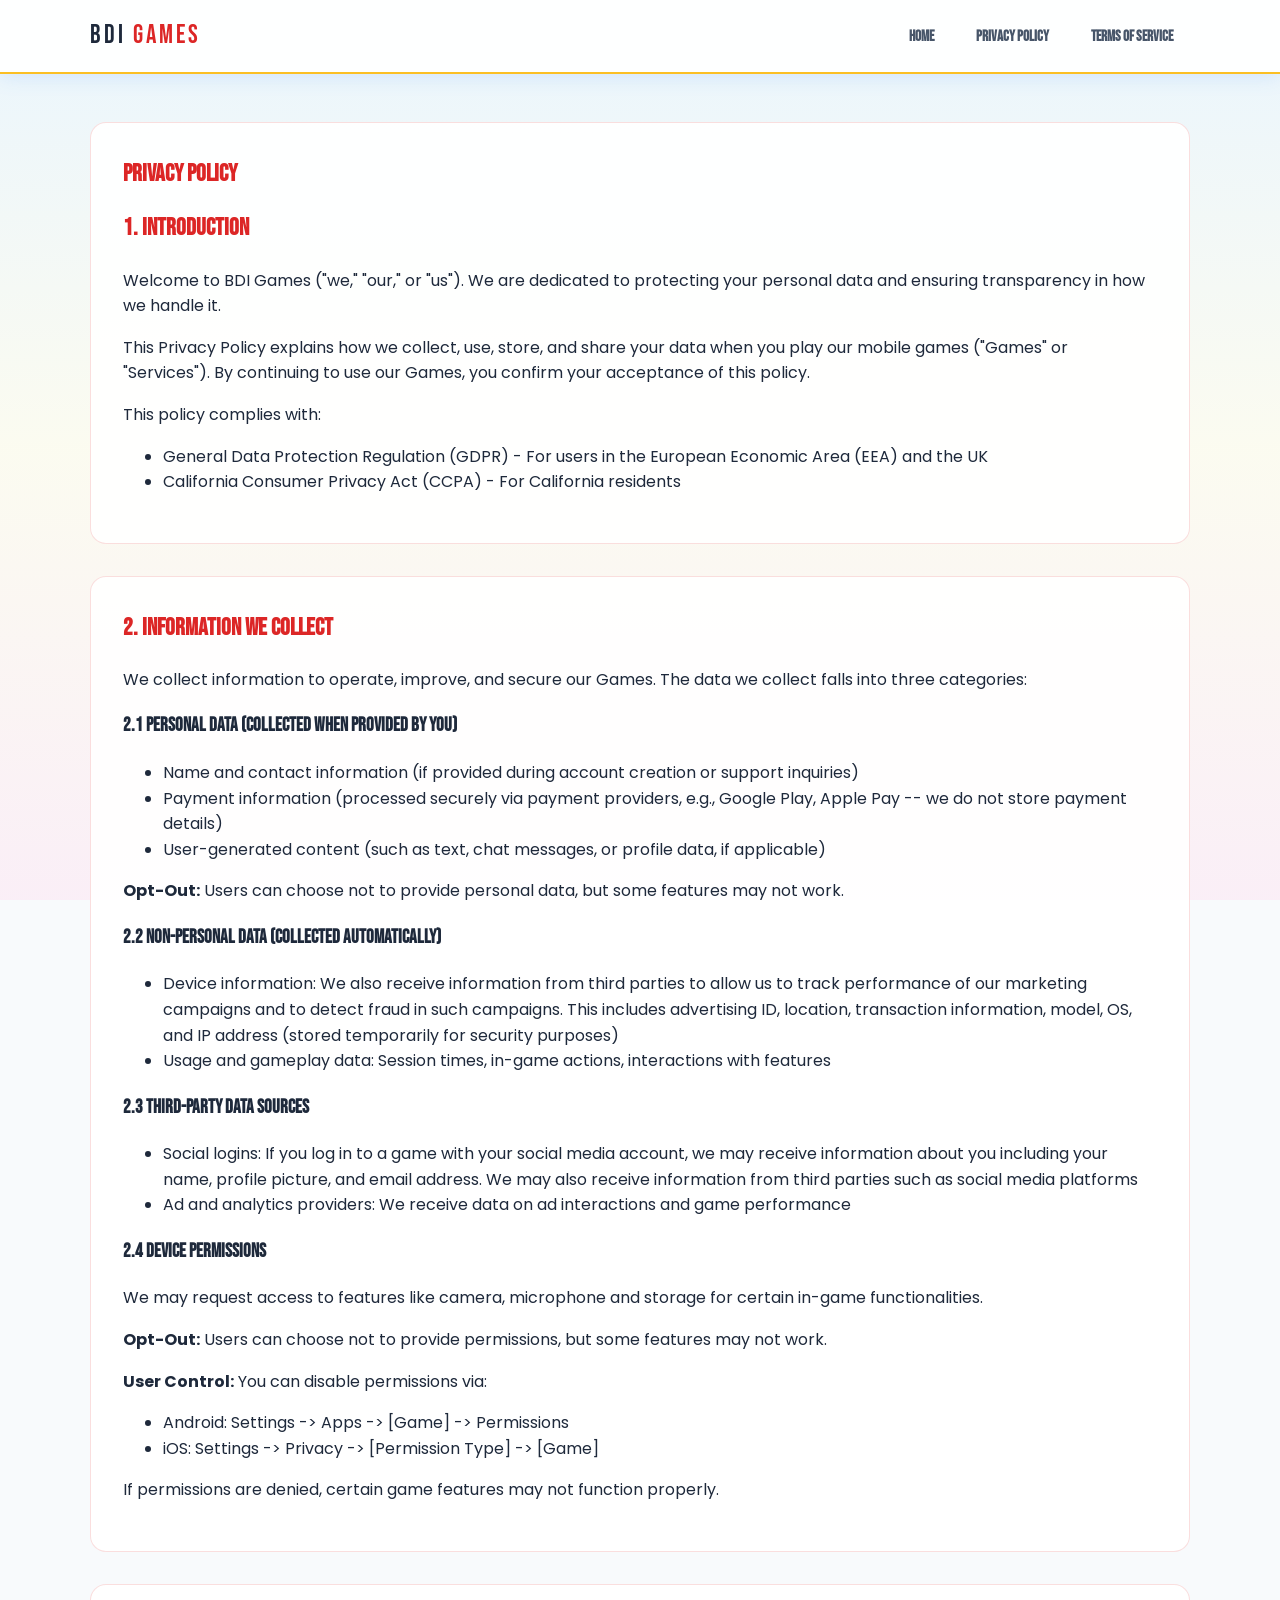
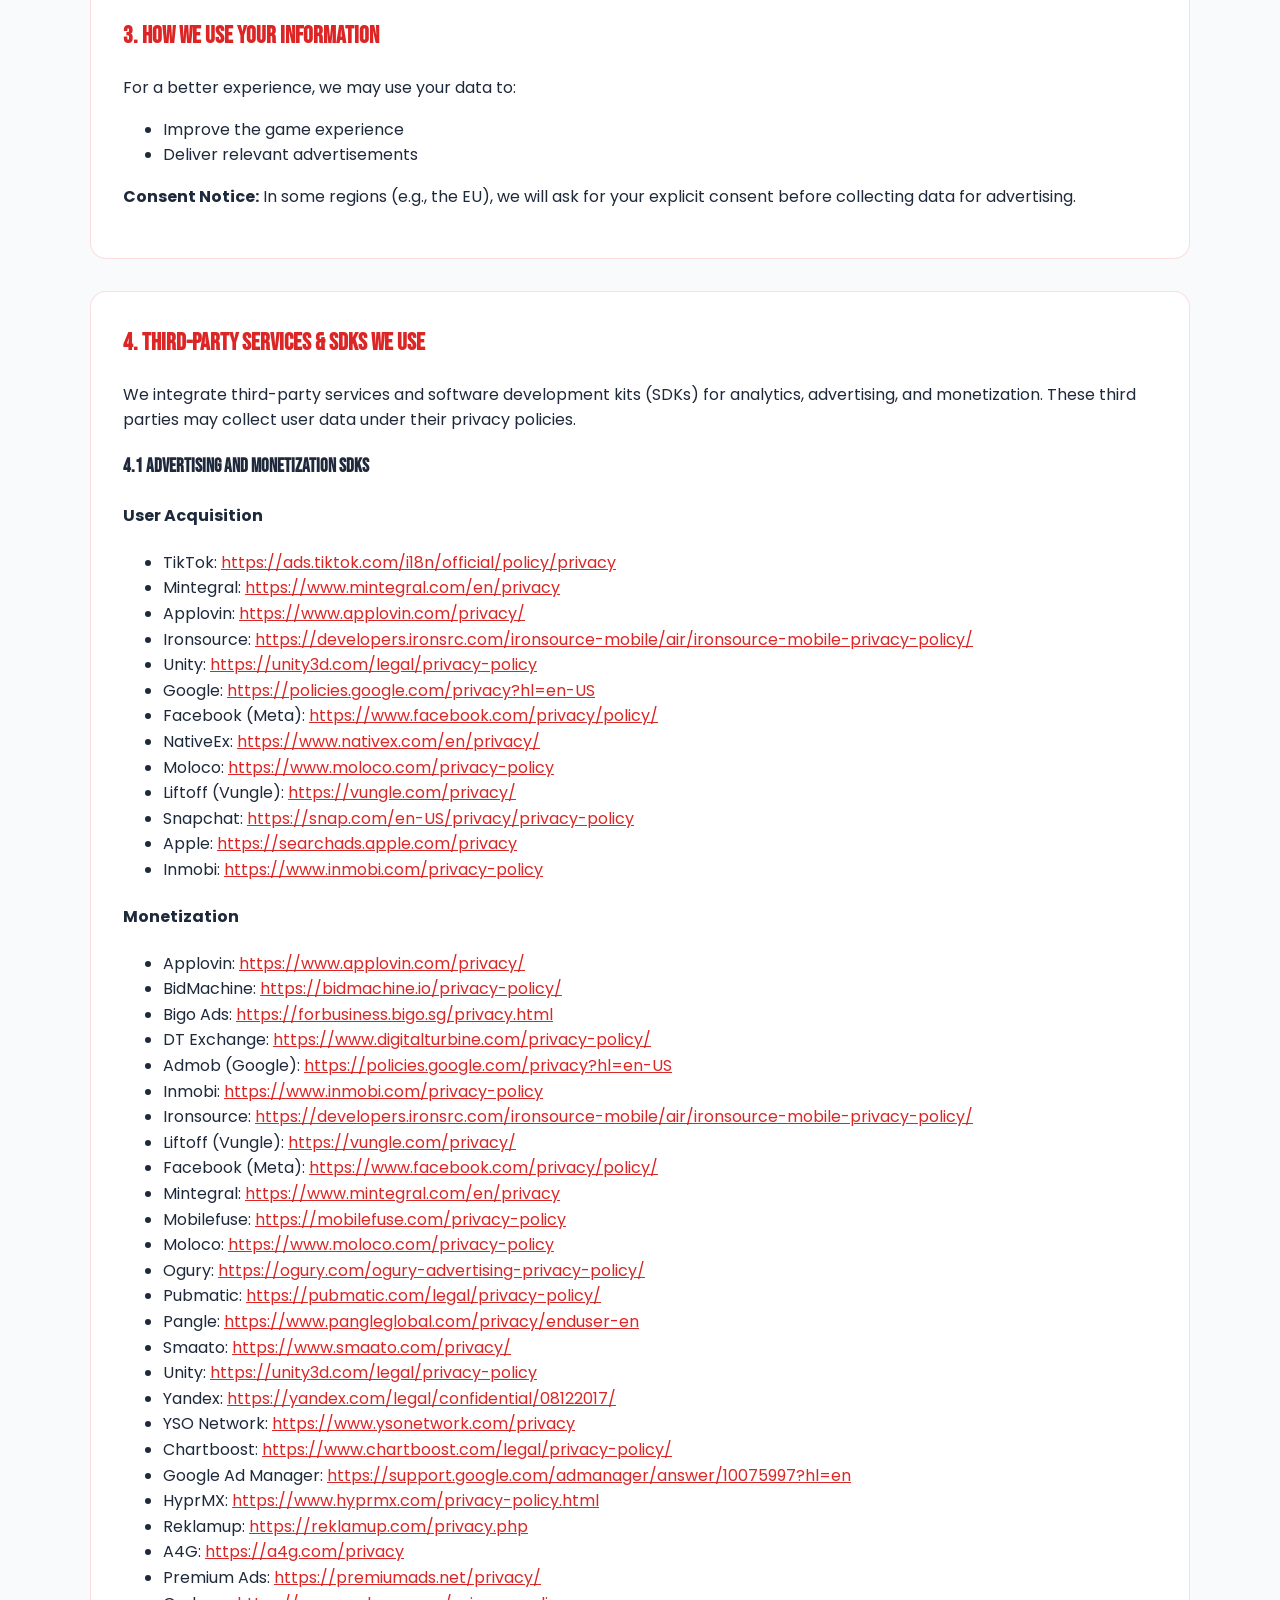
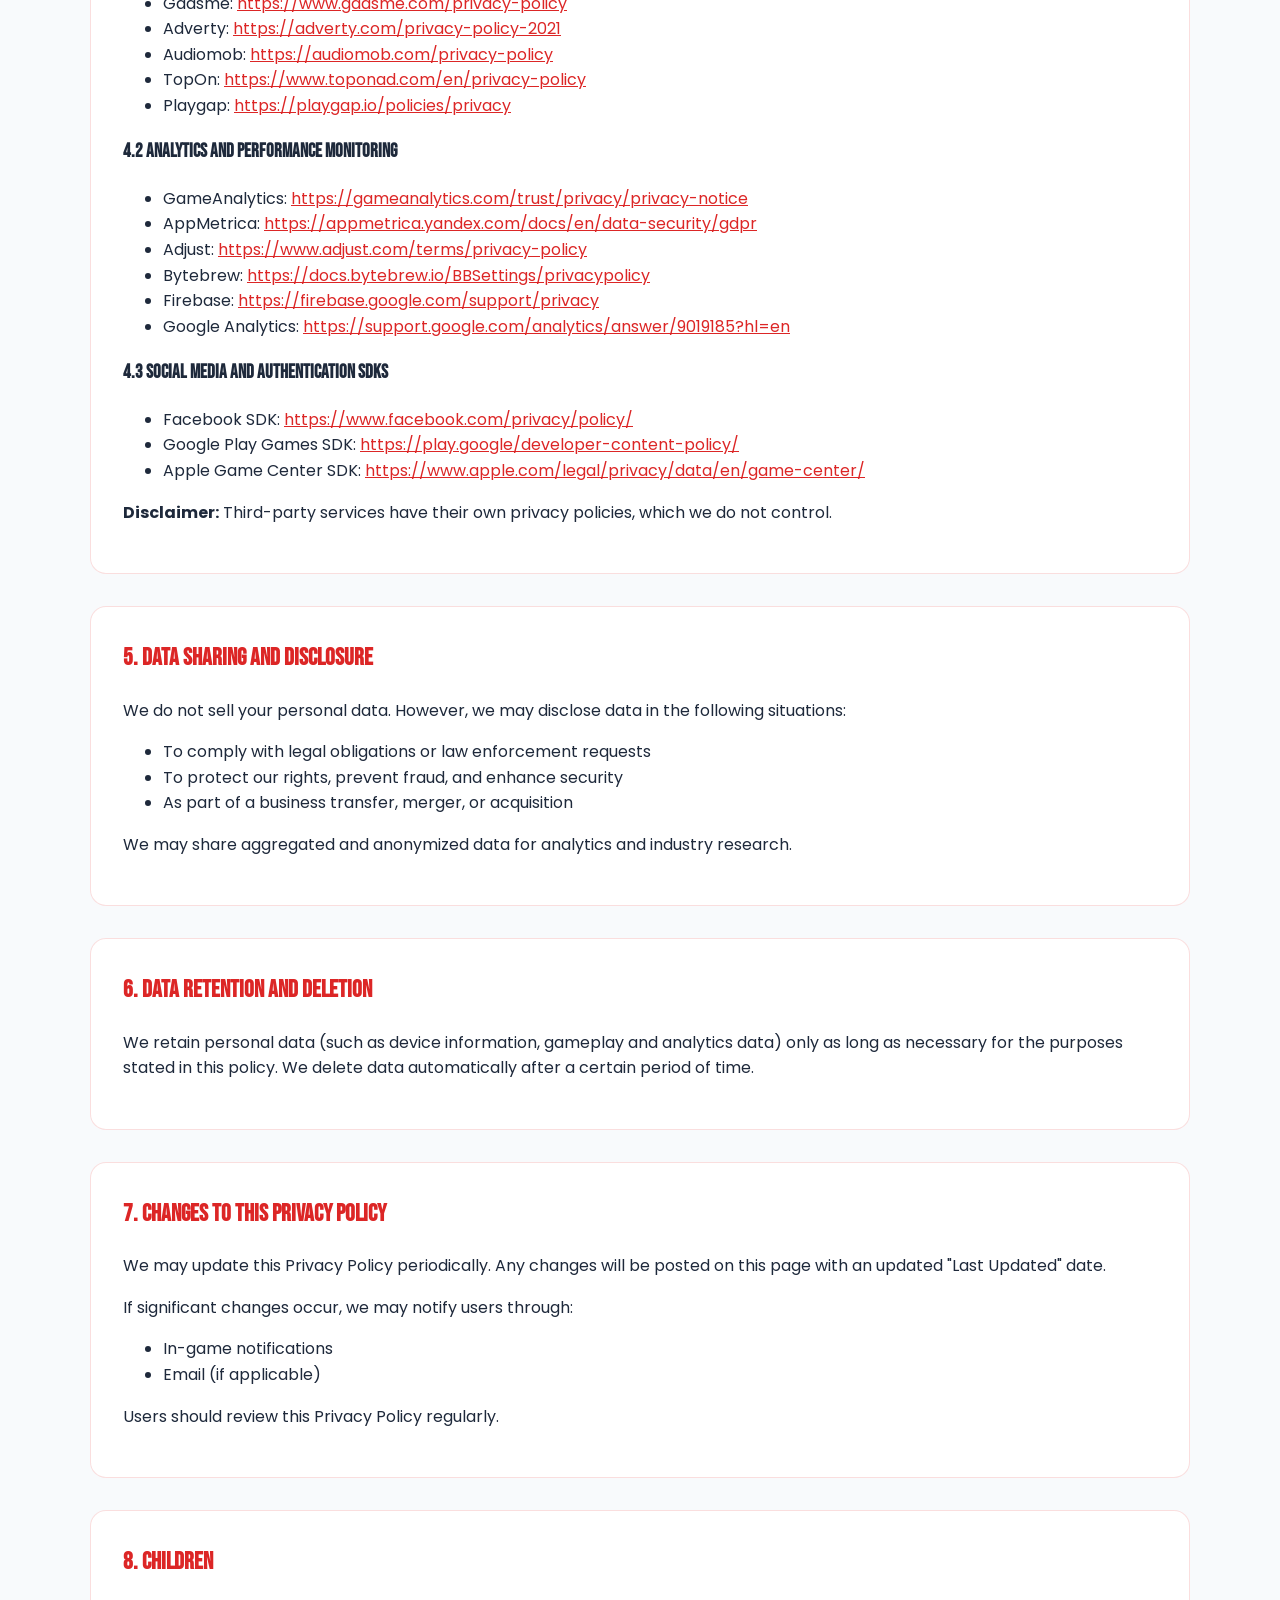
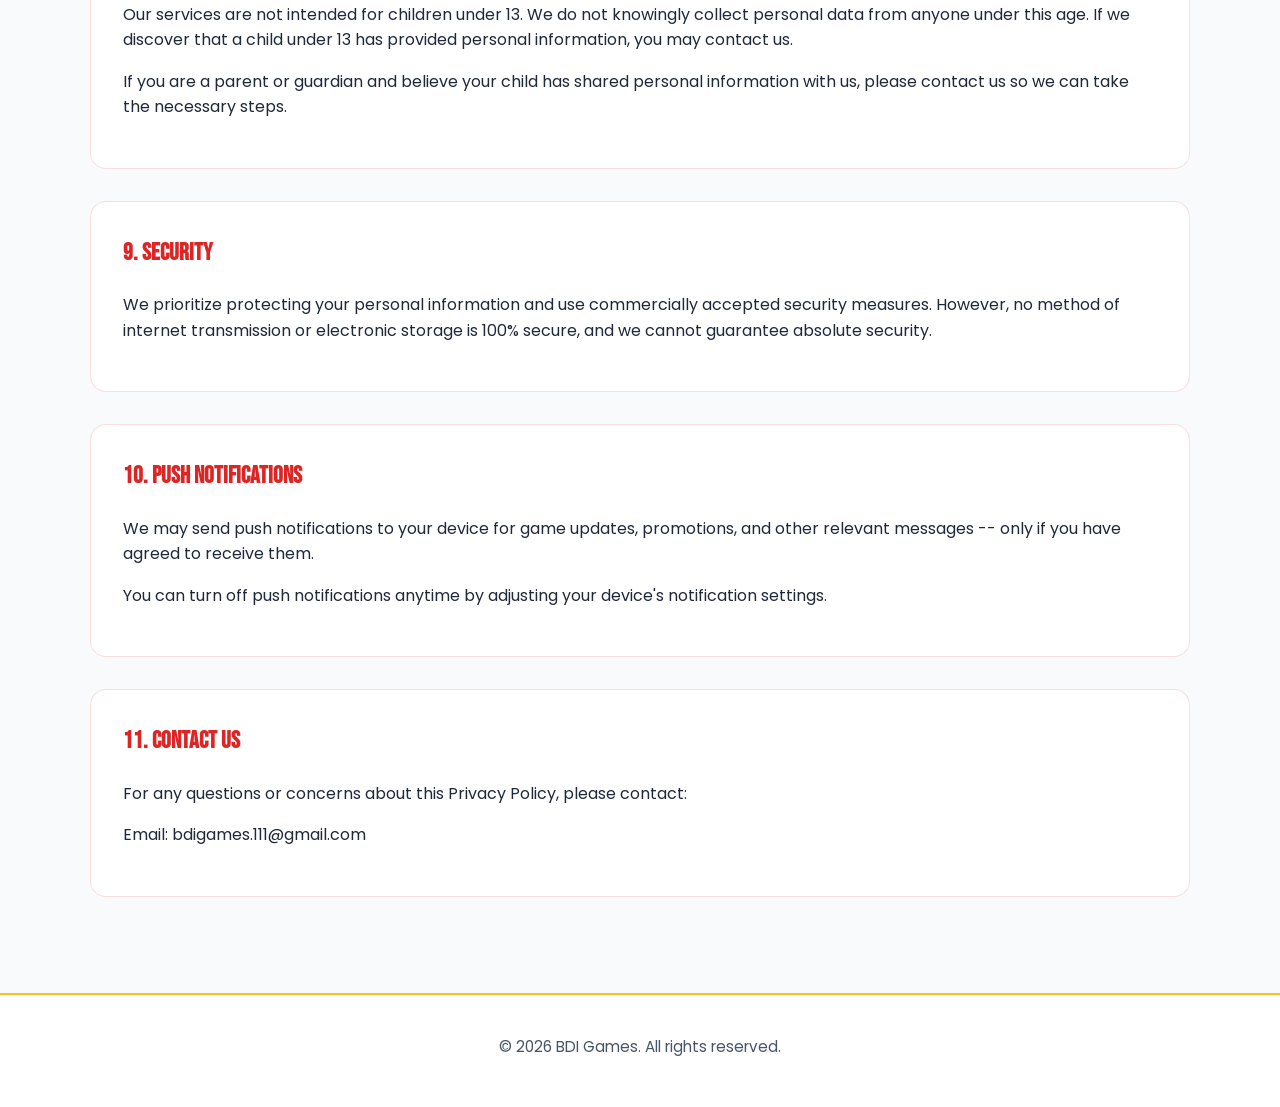
==== commit 72d0ae4a: "new white template" ====
--- a/privacy-policy.html
+++ b/privacy-policy.html
@@ -7,7 +7,7 @@
   <meta name="description" content="Read the Privacy Policy for BDI Games.">
   <link rel="preconnect" href="https://fonts.googleapis.com">
   <link rel="preconnect" href="https://fonts.gstatic.com" crossorigin>
-  <link href="https://fonts.googleapis.com/css2?family=Orbitron:wght@400;600;700;800;900&family=Rajdhani:wght@400;500;600;700&display=swap" rel="stylesheet">
+  <link href="https://fonts.googleapis.com/css2?family=Bebas+Neue&family=Poppins:wght@400;500;600;700&display=swap" rel="stylesheet">
   <link rel="stylesheet" href="styles.css">
 </head>
 <body>
--- a/styles.css
+++ b/styles.css
@@ -1,27 +1,19 @@
 /* =========================
-   BDI GAMES - GAMING THEME
-   Vibrant, colourful, animated
+   BDI GAMES - LIGHT THEME (No Black)
 ========================= */
 
 :root {
-  --bg-dark: #0a0a12;
-  --bg-deep: #0d0d1a;
-  --surface: rgba(255, 255, 255, 0.06);
-  --surface-hover: rgba(255, 255, 255, 0.1);
-  --text: #ffffff;
-  --muted: #b8bce8;
-  --accent-cyan: #00f5ff;
-  --accent-magenta: #ff00e5;
-  --accent-orange: #ff6b35;
-  --accent-lime: #39ff14;
-  --accent-purple: #a855f7;
+  --bg-light: #f8fafc;
+  --bg-cream: #fefce8;
+  --bg-soft: #e0f2fe;
+  --surface: rgba(255, 255, 255, 0.9);
+  --text: #1e293b;
+  --text-muted: #475569;
+  --accent-red: #dc2626;
   --accent-blue: #3b82f6;
-  --glow-cyan: rgba(0, 245, 255, 0.5);
-  --glow-magenta: rgba(255, 0, 229, 0.5);
-  --glow-orange: rgba(255, 107, 53, 0.5);
-  --shadow-glow: 0 0 30px rgba(0, 245, 255, 0.3);
-  --font-display: "Orbitron", sans-serif;
-  --font-body: "Rajdhani", sans-serif;
+  --accent-yellow: #fbbf24;
+  --font-display: "Bebas Neue", sans-serif;
+  --font-body: "Poppins", sans-serif;
 }
 
 * {
@@ -37,7 +29,7 @@
 
 body {
   font-family: var(--font-body);
-  background: var(--bg-dark);
+  background: var(--bg-light);
   color: var(--text);
   min-height: 100vh;
   line-height: 1.6;
@@ -45,73 +37,13 @@
   overflow-x: hidden;
 }
 
-/* Animated background orbs */
 .gaming-bg {
   position: fixed;
   inset: 0;
   z-index: 0;
   pointer-events: none;
-  overflow: hidden;
-}
-
-.glow-orb {
-  position: absolute;
-  border-radius: 50%;
-  filter: blur(80px);
-  opacity: 0.4;
-  animation: float-orb 12s ease-in-out infinite;
-}
-
-.glow-orb-1 {
-  width: 400px;
-  height: 400px;
-  background: var(--accent-cyan);
-  top: -100px;
-  left: -100px;
-  animation-delay: 0s;
-}
-
-.glow-orb-2 {
-  width: 350px;
-  height: 350px;
-  background: var(--accent-magenta);
-  top: 40%;
-  right: -80px;
-  animation-delay: -4s;
-}
-
-.glow-orb-3 {
-  width: 300px;
-  height: 300px;
-  background: var(--accent-orange);
-  bottom: -80px;
-  left: 30%;
-  animation-delay: -8s;
-}
-
-@keyframes float-orb {
-  0%, 100% {
-    transform: translate(0, 0) scale(1);
-  }
-  33% {
-    transform: translate(30px, -30px) scale(1.05);
-  }
-  66% {
-    transform: translate(-20px, 20px) scale(0.95);
-  }
-}
-
-/* Grid overlay for gaming vibe */
-body::before {
-  content: "";
-  position: fixed;
-  inset: 0;
-  z-index: 0;
-  background-image:
-    linear-gradient(rgba(0, 245, 255, 0.03) 1px, transparent 1px),
-    linear-gradient(90deg, rgba(0, 245, 255, 0.03) 1px, transparent 1px);
-  background-size: 50px 50px;
-  pointer-events: none;
+  background: linear-gradient(180deg, #e0f2fe 0%, #fefce8 50%, #fce7f3 100%);
+  opacity: 0.6;
 }
 
 .container {
@@ -119,6 +51,275 @@
   margin: 0 auto;
   position: relative;
   z-index: 1;
+}
+
+/* =========================
+   HERO - GAME PICS INFINITE SLIDER
+========================= */
+
+.hero-game-slider {
+  position: relative;
+  overflow: hidden;
+  padding: 0;
+  min-height: 380px;
+  display: flex;
+  align-items: center;
+  justify-content: center;
+}
+
+.hero-slider-wrapper {
+  position: absolute;
+  inset: 0;
+}
+
+.hero-slider-track {
+  position: absolute;
+  inset: 0;
+  overflow: hidden;
+}
+
+.hero-slider-inner {
+  display: flex;
+  gap: 1.5rem;
+  animation: hero-infinite-scroll 25s linear infinite;
+  padding: 2rem 1rem;
+  width: max-content;
+}
+
+.hero-slider-inner:hover {
+  animation-play-state: paused;
+}
+
+.hero-game-card {
+  flex: 0 0 220px;
+  width: 220px;
+  height: 300px;
+  border-radius: 16px;
+  overflow: hidden;
+  box-shadow: 0 8px 30px rgba(59, 130, 246, 0.2);
+  border: 3px solid var(--accent-yellow);
+  transition: transform 0.3s ease, box-shadow 0.3s ease;
+}
+
+.hero-game-card:hover {
+  transform: scale(1.05);
+  box-shadow: 0 12px 40px rgba(220, 38, 38, 0.25);
+  border-color: var(--accent-red);
+}
+
+.hero-game-card img {
+  width: 100%;
+  height: 100%;
+  object-fit: cover;
+  display: block;
+}
+
+.hero-overlay {
+  position: relative;
+  z-index: 5;
+  text-align: center;
+  padding: 2rem;
+  pointer-events: none;
+}
+
+.hero-overlay * {
+  pointer-events: auto;
+}
+
+.hero-overlay h1 {
+  font-family: var(--font-display);
+  font-size: clamp(2rem, 5vw, 3.5rem);
+  color: var(--text);
+  margin: 0 0 1rem;
+  text-shadow: 0 2px 10px rgba(255, 255, 255, 0.8);
+}
+
+.hero-overlay h1 span {
+  color: var(--accent-red);
+}
+
+.hero-cta {
+  display: inline-block;
+  padding: 12px 28px;
+  background: linear-gradient(135deg, var(--accent-blue), var(--accent-red));
+  color: white;
+  text-decoration: none;
+  font-family: var(--font-display);
+  font-weight: 700;
+  border-radius: 30px;
+  border: 2px solid white;
+  box-shadow: 0 4px 20px rgba(59, 130, 246, 0.4);
+  transition: all 0.3s ease;
+}
+
+.hero-cta:hover {
+  transform: scale(1.08);
+  box-shadow: 0 6px 30px rgba(220, 38, 38, 0.4);
+}
+
+@keyframes hero-infinite-scroll {
+  0% { transform: translateX(0); }
+  100% { transform: translateX(-50%); }
+}
+
+/* =========================
+   ABOUT COMPANY | HIGHLIGHTS | ABOUT BDI
+========================= */
+
+.section-about-company,
+.section-highlights,
+.section-about-bdi {
+  padding: 2.5rem 2rem;
+  background: white;
+  margin: 1.5rem auto;
+  border-radius: 20px;
+  border: 2px solid var(--accent-yellow);
+  box-shadow: 0 4px 25px rgba(59, 130, 246, 0.12);
+  text-align: center;
+  max-width: 700px;
+}
+
+.section-about-company h2,
+.section-highlights h2,
+.section-about-bdi h2 {
+  font-family: var(--font-display);
+  font-size: 1.8rem;
+  color: var(--accent-red);
+  margin-top: 0;
+  margin-bottom: 1rem;
+}
+
+.section-about-company p,
+.section-about-bdi p {
+  color: var(--text-muted);
+  margin: 0 auto;
+  max-width: 700px;
+  font-size: 1.05rem;
+}
+
+.highlights-list {
+  list-style: none;
+  padding: 0;
+  margin: 0 auto;
+  max-width: 500px;
+}
+
+.highlights-list li {
+  padding: 0.8rem 0;
+  padding-left: 2.5rem;
+  position: relative;
+  color: var(--text);
+  font-size: 1.1rem;
+}
+
+.highlights-list li::before {
+  content: "▸";
+  position: absolute;
+  left: 0;
+  color: var(--accent-yellow);
+  font-weight: bold;
+}
+
+/* =========================
+   OUR GAMES - LIGHT SECTION
+========================= */
+
+.section-our-games {
+  background: linear-gradient(180deg, #fefce8 0%, #e0f2fe 50%, #fce7f3 100%);
+  padding: 1rem 0 1rem;
+  margin-top: 2rem;
+}
+
+.section-our-games .section-header {
+  max-width: 600px;
+  margin: 0 auto 2.5rem;
+}
+
+.section-our-games .eyebrow {
+  background: linear-gradient(90deg, var(--accent-red), var(--accent-blue));
+  color: white;
+  border: 2px solid white;
+}
+
+.section-our-games h2 {
+  font-family: var(--font-display);
+  color: var(--text);
+  font-size: 2rem;
+}
+
+.section-our-games .section-text {
+  color: var(--text-muted);
+}
+
+.games-grid {
+  display: grid;
+  grid-template-columns: repeat(auto-fit, minmax(300px, 1fr));
+  gap: 2rem;
+}
+
+.game-card {
+  background: white;
+  border-radius: 20px;
+  overflow: hidden;
+  border: 2px solid #e2e8f0;
+  box-shadow: 0 4px 20px rgba(59, 130, 246, 0.1);
+  transition: all 0.3s ease;
+}
+
+.game-card:hover {
+  transform: translateY(-8px);
+  box-shadow: 0 12px 40px rgba(59, 130, 246, 0.2);
+  border-color: var(--accent-yellow);
+}
+
+.game-card-image {
+  overflow: hidden;
+}
+
+.game-card-image img {
+  width: 100%;
+  height: 180px;
+  object-fit: cover;
+  display: block;
+  transition: transform 0.4s ease;
+}
+
+.game-card:hover .game-card-image img {
+  transform: scale(1.05);
+}
+
+.game-card-content {
+  padding: 1.5rem;
+}
+
+.game-card-content h3 {
+  font-family: var(--font-display);
+  font-size: 1.2rem;
+  color: var(--text);
+  margin: 0 0 0.5rem;
+}
+
+.game-card-content p {
+  color: var(--text-muted);
+  font-size: 0.95rem;
+  margin: 0 0 1rem;
+}
+
+.game-card-btn {
+  display: inline-block;
+  padding: 8px 20px;
+  background: linear-gradient(135deg, var(--accent-blue), var(--accent-red));
+  color: white;
+  text-decoration: none;
+  font-weight: 600;
+  font-size: 0.9rem;
+  border-radius: 25px;
+  transition: all 0.3s ease;
+}
+
+.game-card-btn:hover {
+  transform: scale(1.05);
+  box-shadow: 0 4px 15px rgba(59, 130, 246, 0.4);
 }
 
 /* =========================
@@ -129,16 +330,10 @@
   position: sticky;
   top: 0;
   z-index: 100;
-  background: rgba(10, 10, 18, 0.85);
+  background: rgba(255, 255, 255, 0.95);
   backdrop-filter: blur(16px);
-  border-bottom: 2px solid transparent;
-  border-image: linear-gradient(90deg, var(--accent-cyan), var(--accent-magenta), var(--accent-orange)) 1;
-  animation: border-glow 3s ease-in-out infinite;
-}
-
-@keyframes border-glow {
-  0%, 100% { opacity: 1; }
-  50% { opacity: 0.7; }
+  border-bottom: 2px solid var(--accent-yellow);
+  box-shadow: 0 2px 20px rgba(59, 130, 246, 0.15);
 }
 
 .navbar {
@@ -152,8 +347,7 @@
   font-family: var(--font-display);
   color: var(--text);
   text-decoration: none;
-  font-weight: 800;
-  font-size: 1.4rem;
+  font-size: 1.6rem;
   letter-spacing: 3px;
   transition: all 0.3s ease;
   position: relative;
@@ -161,20 +355,10 @@
 
 .brand:hover {
   transform: scale(1.05);
-  text-shadow: 0 0 20px var(--glow-cyan);
 }
 
 .brand span {
-  background: linear-gradient(90deg, var(--accent-cyan), var(--accent-magenta));
-  -webkit-background-clip: text;
-  -webkit-text-fill-color: transparent;
-  background-clip: text;
-  animation: gradient-shift 4s ease infinite;
-}
-
-@keyframes gradient-shift {
-  0%, 100% { filter: hue-rotate(0deg); }
-  50% { filter: hue-rotate(10deg); }
+  color: var(--accent-red);
 }
 
 .nav-links {
@@ -187,7 +371,7 @@
 
 .nav-links a {
   font-family: var(--font-display);
-  color: var(--muted);
+  color: var(--text-muted);
   text-decoration: none;
   font-weight: 600;
   font-size: 0.95rem;
@@ -199,10 +383,10 @@
 }
 
 .nav-links a:hover {
-  color: var(--accent-cyan);
-  background: rgba(0, 245, 255, 0.1);
-  border-color: rgba(0, 245, 255, 0.3);
-  box-shadow: 0 0 15px rgba(0, 245, 255, 0.2);
+  color: var(--accent-red);
+  background: rgba(220, 38, 38, 0.15);
+  border-color: rgba(220, 38, 38, 0.4);
+  box-shadow: 0 0 15px rgba(220, 38, 38, 0.2);
   transform: translateY(-2px);
 }
 
@@ -210,7 +394,7 @@
   display: none;
   width: 44px;
   height: 44px;
-  border: 2px solid var(--accent-cyan);
+  border: 2px solid var(--accent-blue);
   border-radius: 8px;
   background: transparent;
   cursor: pointer;
@@ -219,15 +403,16 @@
 }
 
 .menu-toggle:hover {
-  background: rgba(0, 245, 255, 0.1);
-  box-shadow: 0 0 15px var(--glow-cyan);
+  background: rgba(59, 130, 246, 0.15);
 }
 
 .menu-toggle span {
   display: block;
+  width: 24px;
   height: 2px;
-  background: linear-gradient(90deg, var(--accent-cyan), var(--accent-magenta));
-  margin: 5px 0;
+  min-height: 2px;
+  background: var(--accent-blue);
+  margin: 4px 0;
   border-radius: 2px;
   transition: all 0.3s ease;
 }
@@ -257,9 +442,233 @@
   position: relative;
 }
 
+/* =========================
+   HERO - BLUE RED YELLOW SLIDER STYLE
+========================= */
+
+.hero-slider-style {
+  background: linear-gradient(145deg, #1e3a5f 0%, #0d1b2a 40%, #1b263b 100%);
+  border-radius: 24px;
+  padding: 3rem 2.5rem 4rem;
+  position: relative;
+  overflow: hidden;
+  border: 3px solid #3b82f6;
+  box-shadow:
+    0 0 0 6px #fbbf24,
+    0 0 0 9px #ef4444,
+    0 20px 60px rgba(0, 0, 0, 0.4),
+    inset 0 1px 0 rgba(255, 255, 255, 0.1);
+  animation: hero-slider-glow 5s ease-in-out infinite;
+}
+
+@keyframes hero-slider-glow {
+  0%, 100% { box-shadow: 0 0 0 6px #fbbf24, 0 0 0 9px #ef4444, 0 20px 60px rgba(0,0,0,0.4), inset 0 1px 0 rgba(255,255,255,0.1); }
+  33% { box-shadow: 0 0 0 6px #ef4444, 0 0 0 9px #3b82f6, 0 20px 60px rgba(0,0,0,0.4), 0 0 40px rgba(251,191,36,0.2), inset 0 1px 0 rgba(255,255,255,0.1); }
+  66% { box-shadow: 0 0 0 6px #3b82f6, 0 0 0 9px #fbbf24, 0 20px 60px rgba(0,0,0,0.4), 0 0 40px rgba(239,68,68,0.2), inset 0 1px 0 rgba(255,255,255,0.1); }
+}
+
+.hero-bg-shapes {
+  position: absolute;
+  inset: 0;
+  overflow: hidden;
+  pointer-events: none;
+}
+
+.hero-shape {
+  position: absolute;
+  border-radius: 50%;
+  filter: blur(60px);
+  opacity: 0.35;
+  animation: hero-shape-float 8s ease-in-out infinite;
+}
+
+.hero-shape-1 {
+  width: 250px;
+  height: 250px;
+  background: #3b82f6;
+  top: -80px;
+  right: -50px;
+  animation-delay: 0s;
+}
+
+.hero-shape-2 {
+  width: 200px;
+  height: 200px;
+  background: #ef4444;
+  bottom: -60px;
+  left: -40px;
+  animation-delay: -3s;
+}
+
+.hero-shape-3 {
+  width: 150px;
+  height: 150px;
+  background: #fbbf24;
+  top: 50%;
+  left: 50%;
+  transform: translate(-50%, -50%);
+  animation-delay: -5s;
+}
+
+@keyframes hero-shape-float {
+  0%, 100% { transform: translate(0, 0) scale(1); opacity: 0.35; }
+  25% { transform: translate(15px, -15px) scale(1.1); opacity: 0.45; }
+  50% { transform: translate(-10px, 10px) scale(0.95); opacity: 0.3; }
+  75% { transform: translate(-15px, -10px) scale(1.05); opacity: 0.4; }
+}
+
+.eyebrow-slider {
+  background: linear-gradient(90deg, #ef4444, #fbbf24, #3b82f6) !important;
+  color: white !important;
+  border: 2px solid rgba(255,255,255,0.8) !important;
+  border-radius: 20px !important;
+  animation: eyebrow-slide 1s ease-out, eyebrow-pulse 2s ease-in-out 1s infinite !important;
+}
+
+@keyframes eyebrow-slide {
+  from { opacity: 0; transform: translateX(-20px); }
+  to { opacity: 1; transform: translateX(0); }
+}
+
+@keyframes eyebrow-pulse {
+  0%, 100% { transform: scale(1); }
+  50% { transform: scale(1.03); }
+}
+
+.hero-title-gradient {
+  display: inline-block;
+  background: linear-gradient(90deg, #ef4444, #fbbf24, #3b82f6) !important;
+  background-size: 200% auto !important;
+  -webkit-background-clip: text !important;
+  -webkit-text-fill-color: transparent !important;
+  background-clip: text !important;
+  animation: hero-title-shine 3s linear infinite !important;
+}
+
+@keyframes hero-title-shine {
+  to { background-position: 200% center; }
+}
+
+.hero-btn-slider {
+  background: linear-gradient(135deg, #3b82f6, #ef4444, #fbbf24) !important;
+  background-size: 200% 200% !important;
+  border: 2px solid white !important;
+  animation: btn-slider-flow 4s ease infinite !important;
+}
+
+.hero-btn-slider:hover {
+  animation: btn-slider-flow 2s ease infinite, btn-slider-pop 0.4s ease !important;
+}
+
+@keyframes btn-slider-flow {
+  0%, 100% { background-position: 0% 50%; }
+  50% { background-position: 100% 50%; }
+}
+
+@keyframes btn-slider-pop {
+  0% { transform: translateY(-4px) scale(1.02); }
+  50% { transform: translateY(-6px) scale(1.05); }
+  100% { transform: translateY(-4px) scale(1.02); }
+}
+
+.hero-card-slider {
+  position: relative;
+  z-index: 1;
+  background: linear-gradient(180deg, rgba(59,130,246,0.2), rgba(239,68,68,0.1)) !important;
+  border: 3px solid #fbbf24 !important;
+  box-shadow:
+    0 0 0 4px #3b82f6,
+    0 0 0 7px #ef4444,
+    0 8px 30px rgba(0,0,0,0.3) !important;
+  animation: hero-card-float 4s ease-in-out infinite !important;
+}
+
+.hero-card-slider:hover {
+  animation: hero-card-float 4s ease-in-out infinite, hero-card-glow 2s ease-in-out infinite !important;
+}
+
+.hero-card-slider h2 {
+  background: linear-gradient(90deg, #ef4444, #fbbf24, #3b82f6) !important;
+  -webkit-background-clip: text !important;
+  -webkit-text-fill-color: transparent !important;
+  background-clip: text !important;
+}
+
+.hero-card-slider li::before {
+  color: #fbbf24 !important;
+}
+
+@keyframes hero-card-float {
+  0%, 100% { transform: translateY(0); }
+  50% { transform: translateY(-6px); }
+}
+
+@keyframes hero-card-glow {
+  0%, 100% { box-shadow: 0 0 0 4px #3b82f6, 0 0 0 7px #ef4444, 0 8px 30px rgba(0,0,0,0.3); }
+  50% { box-shadow: 0 0 0 4px #3b82f6, 0 0 0 7px #ef4444, 0 0 30px rgba(251,191,36,0.4), 0 8px 30px rgba(0,0,0,0.3); }
+}
+
+/* =========================
+   FUNKY CHILDISH GAMING HERO (legacy)
+========================= */
+
+.hero-funky {
+  background: linear-gradient(135deg, #1a1a2e 0%, #16213e 25%, #0f3460 50%, #1a1a2e 75%);
+  border-radius: 32px;
+  padding: 3rem 2.5rem 4rem;
+  border: 4px dashed #ff6b35;
+  box-shadow:
+    0 0 0 8px #3b82f6,
+    0 0 0 12px #fbbf24,
+    0 0 0 16px #ef4444,
+    inset 0 0 60px rgba(255, 107, 53, 0.15);
+  position: relative;
+  overflow: hidden;
+  animation: hero-funky-border 4s ease-in-out infinite;
+}
+
+.hero-funky::before {
+  content: "";
+  position: absolute;
+  top: -50%;
+  left: -50%;
+  width: 200%;
+  height: 200%;
+  background: repeating-linear-gradient(
+    45deg,
+    transparent,
+    transparent 20px,
+    rgba(255, 255, 255, 0.02) 20px,
+    rgba(255, 255, 255, 0.02) 40px
+  );
+  pointer-events: none;
+  animation: hero-funky-bg 20s linear infinite;
+}
+
+@keyframes hero-funky-border {
+  0%, 100% { border-color: #ff6b35; box-shadow: 0 0 0 8px #3b82f6, 0 0 0 12px #fbbf24, 0 0 0 16px #ef4444, inset 0 0 60px rgba(255, 107, 53, 0.15); }
+  33% { border-color: #3b82f6; box-shadow: 0 0 0 8px #fbbf24, 0 0 0 12px #ef4444, 0 0 0 16px #ff6b35, inset 0 0 60px rgba(59, 130, 246, 0.15); }
+  66% { border-color: #fbbf24; box-shadow: 0 0 0 8px #ef4444, 0 0 0 12px #ff6b35, 0 0 0 16px #3b82f6, inset 0 0 60px rgba(251, 191, 36, 0.15); }
+}
+
+@keyframes hero-funky-bg {
+  to { transform: rotate(360deg); }
+}
+
 .hero-content {
   flex: 1;
+  position: relative;
+  z-index: 1;
   animation: fade-slide-up 0.8s ease-out;
+}
+
+.hero-slider-style .hero-content {
+  animation: hero-content-enter 1s ease-out;
+}
+
+@keyframes hero-content-enter {
+  from { opacity: 0; transform: translateY(30px); }
+  to { opacity: 1; transform: translateY(0); }
 }
 
 @keyframes fade-slide-up {
@@ -277,9 +686,9 @@
   display: inline-block;
   font-family: var(--font-display);
   padding: 0.4rem 1rem;
-  border: 2px solid var(--accent-magenta);
+  border: 2px solid var(--accent-red);
   border-radius: 8px;
-  color: var(--accent-magenta);
+  color: var(--accent-red);
   margin-bottom: 1.2rem;
   font-weight: 700;
   font-size: 0.85rem;
@@ -288,9 +697,31 @@
   animation: pulse-border 2s ease-in-out infinite;
 }
 
+.eyebrow-funky {
+  background: linear-gradient(90deg, #ef4444, #fbbf24, #3b82f6);
+  color: white;
+  border: 3px solid white;
+  border-radius: 20px;
+  padding: 0.5rem 1.2rem;
+  font-size: 0.9rem;
+  animation: eyebrow-bounce 2s ease-in-out infinite, rainbow-border 3s linear infinite;
+  box-shadow: 0 4px 0 #1a1a2e, 0 6px 15px rgba(0, 0, 0, 0.3);
+}
+
+@keyframes eyebrow-bounce {
+  0%, 100% { transform: translateY(0); }
+  50% { transform: translateY(-4px); }
+}
+
+@keyframes rainbow-border {
+  0%, 100% { border-color: white; }
+  33% { border-color: #fbbf24; }
+  66% { border-color: #3b82f6; }
+}
+
 @keyframes pulse-border {
-  0%, 100% { box-shadow: 0 0 10px rgba(255, 0, 229, 0.3); }
-  50% { box-shadow: 0 0 25px rgba(255, 0, 229, 0.6); }
+  0%, 100% { box-shadow: 0 0 10px rgba(220, 38, 38, 0.3); }
+  50% { box-shadow: 0 0 25px rgba(220, 38, 38, 0.5); }
 }
 
 h1, h2, h3 {
@@ -306,16 +737,21 @@
 }
 
 .hero h1 span {
-  background: linear-gradient(90deg, var(--accent-cyan), var(--accent-magenta), var(--accent-orange));
-  background-size: 200% auto;
+  color: var(--accent-red);
+}
+
+.hero-title-rainbow {
+  display: inline-block;
+  background: linear-gradient(90deg, #ef4444, #fbbf24, #3b82f6, #ff6b35, #ef4444);
+  background-size: 300% auto;
   -webkit-background-clip: text;
   -webkit-text-fill-color: transparent;
   background-clip: text;
-  animation: gradient-flow 3s linear infinite;
-}
-
-@keyframes gradient-flow {
-  to { background-position: 200% center; }
+  animation: rainbow-text 4s linear infinite;
+}
+
+@keyframes rainbow-text {
+  to { background-position: 300% center; }
 }
 
 .hero-text {
@@ -326,11 +762,15 @@
   max-width: 520px;
 }
 
+.hero-funky .hero-text {
+  color: #e2e8f0;
+}
+
 /* CTA Button */
 .hero-btn {
   display: inline-block;
   padding: 14px 32px;
-  background: linear-gradient(135deg, var(--accent-cyan), var(--accent-magenta));
+  background: var(--accent-red);
   color: white;
   text-decoration: none;
   border-radius: 8px;
@@ -339,10 +779,10 @@
   font-size: 1rem;
   letter-spacing: 2px;
   transition: all 0.3s ease;
-  border: none;
+  border: 2px solid white;
   position: relative;
   overflow: hidden;
-  box-shadow: 0 0 25px rgba(0, 245, 255, 0.4);
+  box-shadow: 0 0 25px rgba(220, 38, 38, 0.4);
   animation: btn-glow 2s ease-in-out infinite;
 }
 
@@ -350,28 +790,60 @@
   content: "";
   position: absolute;
   inset: 0;
-  background: linear-gradient(135deg, var(--accent-magenta), var(--accent-orange));
+  background: var(--accent-red-dark);
   opacity: 0;
   transition: opacity 0.3s ease;
 }
 
 .hero-btn:hover {
   transform: translateY(-4px) scale(1.02);
-  box-shadow: 0 10px 40px rgba(255, 0, 229, 0.5), 0 0 60px rgba(0, 245, 255, 0.3);
+  box-shadow: 0 10px 40px rgba(220, 38, 38, 0.5), 0 0 30px rgba(255, 255, 255, 0.2);
+  color: white;
 }
 
 .hero-btn:hover::before {
   opacity: 1;
 }
 
-.hero-btn {
+.hero-btn span {
   position: relative;
   z-index: 1;
 }
 
 @keyframes btn-glow {
-  0%, 100% { box-shadow: 0 0 25px rgba(0, 245, 255, 0.4); }
-  50% { box-shadow: 0 0 35px rgba(0, 245, 255, 0.6); }
+  0%, 100% { box-shadow: 0 0 25px rgba(220, 38, 38, 0.4); }
+  50% { box-shadow: 0 0 35px rgba(220, 38, 38, 0.6); }
+}
+
+.hero-btn-funky {
+  background: linear-gradient(135deg, #ef4444, #ff6b35, #fbbf24, #3b82f6) !important;
+  background-size: 300% 300% !important;
+  border: 3px solid white !important;
+  border-radius: 25px !important;
+  padding: 16px 36px !important;
+  font-size: 1.1rem !important;
+  animation: btn-rainbow 3s ease infinite;
+  box-shadow: 0 6px 0 #1a1a2e, 0 8px 20px rgba(0, 0, 0, 0.3) !important;
+}
+
+.hero-btn-funky:hover {
+  animation: btn-rainbow 2s ease infinite, btn-bounce 0.6s ease-in-out infinite;
+  transform: translateY(-6px) scale(1.05) !important;
+  box-shadow: 0 12px 30px rgba(255, 107, 53, 0.5), 0 0 30px rgba(251, 191, 36, 0.4) !important;
+}
+
+.hero-btn-funky::before {
+  background: linear-gradient(135deg, #3b82f6, #fbbf24, #ef4444) !important;
+}
+
+@keyframes btn-rainbow {
+  0%, 100% { background-position: 0% 50%; }
+  50% { background-position: 100% 50%; }
+}
+
+@keyframes btn-bounce {
+  0%, 100% { transform: translateY(-6px) scale(1.05); }
+  50% { transform: translateY(-8px) scale(1.08); }
 }
 
 /* Hero Card */
@@ -381,23 +853,57 @@
   backdrop-filter: blur(12px);
   padding: 2rem 2rem 1.5rem;
   border-radius: 16px;
-  border: 1px solid rgba(0, 245, 255, 0.2);
-  box-shadow: 0 0 40px rgba(0, 245, 255, 0.1), inset 0 1px 0 rgba(255, 255, 255, 0.05);
+  border: 1px solid rgba(220, 38, 38, 0.2);
+  box-shadow: 0 0 40px rgba(220, 38, 38, 0.08), inset 0 1px 0 rgba(255, 255, 255, 0.05);
   animation: fade-slide-up 0.8s ease-out 0.2s both;
   transition: all 0.4s ease;
 }
 
+.hero-card-funky {
+  background: linear-gradient(180deg, rgba(59, 130, 246, 0.15), rgba(255, 107, 53, 0.1)) !important;
+  border: 4px solid #3b82f6 !important;
+  border-radius: 24px !important;
+  padding: 2rem !important;
+  box-shadow:
+    0 0 0 4px #fbbf24,
+    0 0 0 8px #ef4444,
+    0 8px 0 #1a1a2e,
+    0 12px 30px rgba(0, 0, 0, 0.3),
+    inset 0 2px 0 rgba(255, 255, 255, 0.1) !important;
+  animation: card-float 3s ease-in-out infinite;
+}
+
+.hero-card-funky:hover {
+  transform: translateY(-8px) rotate(-1deg) !important;
+  box-shadow:
+    0 16px 0 #1a1a2e,
+    0 20px 40px rgba(0, 0, 0, 0.35),
+    0 0 30px rgba(251, 191, 36, 0.3) !important;
+}
+
+@keyframes card-float {
+  0%, 100% { transform: translateY(0); }
+  50% { transform: translateY(-6px); }
+}
+
 .hero-card:hover {
-  border-color: rgba(0, 245, 255, 0.4);
-  box-shadow: 0 0 50px rgba(0, 245, 255, 0.2), inset 0 1px 0 rgba(255, 255, 255, 0.08);
+  border-color: rgba(220, 38, 38, 0.4);
+  box-shadow: 0 0 50px rgba(220, 38, 38, 0.15), inset 0 1px 0 rgba(255, 255, 255, 0.08);
   transform: translateY(-5px);
 }
 
 .hero-card h2 {
   margin: 0 0 1.2rem;
   font-size: 1.4rem;
-  color: var(--accent-cyan);
+  color: var(--accent-red);
   letter-spacing: 2px;
+}
+
+.hero-card-funky h2 {
+  background: linear-gradient(90deg, #ef4444, #fbbf24, #3b82f6);
+  -webkit-background-clip: text;
+  -webkit-text-fill-color: transparent;
+  background-clip: text;
 }
 
 .hero-card ul {
@@ -424,9 +930,14 @@
   content: "▸";
   position: absolute;
   left: 0;
-  color: var(--accent-magenta);
+  color: var(--accent-red);
   font-weight: bold;
   animation: blink-arrow 1.5s ease-in-out infinite;
+}
+
+.hero-card-funky li::before {
+  color: #fbbf24;
+  font-size: 1.2em;
 }
 
 @keyframes blink-arrow {
@@ -440,7 +951,7 @@
 
 .info {
   background: var(--surface);
-  border: 1px solid rgba(0, 245, 255, 0.15);
+  border: 1px solid rgba(220, 38, 38, 0.15);
   border-radius: 16px;
   padding: 2rem;
   margin-bottom: 2rem;
@@ -448,13 +959,13 @@
 }
 
 .info:hover {
-  border-color: rgba(0, 245, 255, 0.3);
-  box-shadow: 0 0 30px rgba(0, 245, 255, 0.1);
+  border-color: rgba(220, 38, 38, 0.3);
+  box-shadow: 0 0 30px rgba(220, 38, 38, 0.1);
 }
 
 .info h2 {
   margin-top: 0;
-  color: var(--accent-cyan);
+  color: var(--accent-red);
   font-family: var(--font-display);
 }
 
@@ -478,7 +989,7 @@
 }
 
 .section-text {
-  color: var(--muted);
+  color: var(--text-muted);
   margin-top: 1rem;
   font-size: 1.1rem;
 }
@@ -489,10 +1000,121 @@
   font-size: 2rem;
 }
 
+/* Games Slider */
+.games-slider {
+  position: relative;
+  margin-top: 2rem;
+  overflow: hidden;
+}
+
+.slider-track {
+  overflow: hidden;
+  border-radius: 20px;
+  box-shadow: 0 10px 50px rgba(59, 130, 246, 0.15);
+}
+
+.slider-track-inner {
+  display: flex;
+  gap: 1.5rem;
+  transition: transform 0.5s cubic-bezier(0.25, 0.46, 0.45, 0.94);
+  padding: 0.5rem 0;
+}
+
+.slider-track-inner .portfolio-card {
+  flex: 0 0 min(340px, 90vw);
+  min-width: min(340px, 90vw);
+  animation: slider-card-in 0.6s ease-out;
+}
+
+@keyframes slider-card-in {
+  from { opacity: 0.8; transform: scale(0.98); }
+  to { opacity: 1; transform: scale(1); }
+}
+
+.slider-btn {
+  position: absolute;
+  top: 50%;
+  transform: translateY(-50%);
+  width: 50px;
+  height: 50px;
+  border-radius: 50%;
+  border: 3px solid #fbbf24;
+  background: linear-gradient(135deg, #3b82f6, #ef4444);
+  color: white;
+  font-size: 2rem;
+  font-weight: bold;
+  cursor: pointer;
+  z-index: 10;
+  display: flex;
+  align-items: center;
+  justify-content: center;
+  line-height: 1;
+  transition: all 0.3s ease;
+  box-shadow: 0 4px 20px rgba(0, 0, 0, 0.3);
+}
+
+.slider-btn:hover {
+  transform: translateY(-50%) scale(1.1);
+  box-shadow: 0 0 25px rgba(251, 191, 36, 0.5);
+  border-color: white;
+}
+
+.slider-prev {
+  left: -25px;
+}
+
+.slider-next {
+  right: -25px;
+}
+
+.slider-dots {
+  display: flex;
+  justify-content: center;
+  gap: 0.5rem;
+  margin-top: 1.5rem;
+}
+
+.slider-dot {
+  width: 12px;
+  height: 12px;
+  border-radius: 50%;
+  border: 2px solid #fbbf24;
+  background: transparent;
+  cursor: pointer;
+  transition: all 0.3s ease;
+}
+
+.slider-dot:hover {
+  background: rgba(251, 191, 36, 0.5);
+}
+
+.slider-dot.active {
+  background: linear-gradient(135deg, #ef4444, #3b82f6);
+  border-color: white;
+  box-shadow: 0 0 15px rgba(59, 130, 246, 0.5);
+}
+
+/* Slider card blue/red/yellow theme */
+.games-slider .portfolio-card {
+  border: 2px solid #3b82f6;
+  box-shadow: 0 0 0 3px #fbbf24, 0 0 0 5px rgba(239, 68, 68, 0.3);
+}
+
+.games-slider .portfolio-card:hover {
+  border-color: #fbbf24;
+  box-shadow: 0 0 0 3px #ef4444, 0 10px 40px rgba(59, 130, 246, 0.3);
+}
+
 .portfolio-grid {
   display: grid;
   grid-template-columns: repeat(auto-fit, minmax(300px, 1fr));
   gap: 2rem;
+}
+
+/* When inside slider, override grid */
+.games-slider .slider-track-inner.portfolio-grid {
+  display: flex;
+  grid-template-columns: unset;
 }
 
 .portfolio-card {
@@ -521,7 +1143,7 @@
   inset: 0;
   border-radius: 16px;
   padding: 2px;
-  background: linear-gradient(135deg, var(--accent-cyan), var(--accent-magenta), var(--accent-orange));
+  background: linear-gradient(135deg, var(--accent-red), white);
   -webkit-mask: linear-gradient(#fff 0 0) content-box, linear-gradient(#fff 0 0);
   mask: linear-gradient(#fff 0 0) content-box, linear-gradient(#fff 0 0);
   -webkit-mask-composite: xor;
@@ -533,17 +1155,12 @@
 
 .portfolio-card:hover {
   transform: translateY(-12px) scale(1.02);
-  border-color: rgba(0, 245, 255, 0.3);
-  box-shadow: 0 20px 60px rgba(0, 0, 0, 0.4), 0 0 40px rgba(0, 245, 255, 0.15);
+  border-color: rgba(220, 38, 38, 0.4);
+  box-shadow: 0 20px 60px rgba(0, 0, 0, 0.4), 0 0 40px rgba(220, 38, 38, 0.15);
 }
 
 .portfolio-card:hover::before {
   opacity: 1;
-  animation: border-rotate 3s linear infinite;
-}
-
-@keyframes border-rotate {
-  to { filter: hue-rotate(360deg); }
 }
 
 .portfolio-image {
@@ -600,14 +1217,14 @@
 }
 
 .btn-secondary {
-  color: var(--accent-cyan);
-  border: 2px solid var(--accent-cyan);
-  background: rgba(0, 245, 255, 0.08);
+  color: var(--accent-red);
+  border: 2px solid var(--accent-red);
+  background: rgba(220, 38, 38, 0.08);
 }
 
 .btn-secondary:hover {
-  background: rgba(0, 245, 255, 0.2);
-  box-shadow: 0 0 20px var(--glow-cyan);
+  background: rgba(220, 38, 38, 0.2);
+  box-shadow: 0 0 20px var(--glow-red);
 }
 
 /* =========================
@@ -616,9 +1233,10 @@
 
 .site-footer {
   text-align: center;
-  color: var(--muted);
+  color: var(--text-muted);
   padding: 2.5rem 1rem 3rem;
-  border-top: 1px solid rgba(255, 255, 255, 0.08);
+  border-top: 2px solid var(--accent-yellow);
+  background: white;
   position: relative;
   z-index: 1;
 }
@@ -642,11 +1260,11 @@
   font-family: var(--font-display);
   margin-top: 0;
   margin-bottom: 1rem;
-  color: var(--accent-cyan);
+  color: var(--accent-red);
 }
 
 .info a {
-  color: var(--accent-cyan);
+  color: var(--accent-red);
   text-decoration: underline;
   overflow-wrap: anywhere;
   word-break: break-word;
@@ -654,7 +1272,7 @@
 }
 
 .info a:hover {
-  color: var(--accent-magenta);
+  color: var(--accent-red-light);
 }
 
 /* Bottom nav (if uncommented) */
@@ -670,9 +1288,9 @@
   gap: 0.5rem;
   padding: 0.5rem;
   border-radius: 14px;
-  background: rgba(10, 10, 18, 0.9);
-  border: 1px solid rgba(0, 245, 255, 0.2);
-  box-shadow: 0 0 30px rgba(0, 245, 255, 0.1);
+  background: rgba(15, 10, 10, 0.95);
+  border: 1px solid rgba(220, 38, 38, 0.3);
+  box-shadow: 0 0 30px rgba(220, 38, 38, 0.1);
   backdrop-filter: blur(10px);
 }
 
@@ -688,8 +1306,8 @@
 }
 
 .bottom-nav a:hover {
-  color: var(--accent-cyan);
-  background: rgba(0, 245, 255, 0.1);
+  color: var(--accent-red);
+  background: rgba(220, 38, 38, 0.15);
 }
 
 /* =========================
@@ -708,8 +1326,8 @@
     position: absolute;
     right: 4%;
     top: 72px;
-    background: rgba(10, 10, 18, 0.98);
-    border: 1px solid rgba(0, 245, 255, 0.2);
+    background: rgba(255, 255, 255, 0.98);
+    border: 2px solid var(--accent-yellow);
     border-radius: 12px;
     display: none;
     width: min(280px, 92%);
@@ -724,6 +1342,20 @@
     animation: fade-slide-up 0.3s ease-out;
   }
 
+  .hero-game-slider {
+    min-height: 320px;
+  }
+
+  .hero-game-card {
+    flex: 0 0 180px;
+    width: 180px;
+    height: 240px;
+  }
+
+  .hero-overlay h1 {
+    font-size: 1.8rem;
+  }
+
   .hero {
     flex-direction: column;
     text-align: center;
@@ -743,6 +1375,20 @@
 
   .hero-card {
     width: 100%;
+  }
+
+  .hero-funky,
+  .hero-slider-style {
+    padding: 2rem 1.5rem 3rem;
+  }
+
+  .slider-prev { left: 5px; }
+  .slider-next { right: 5px; }
+  .slider-btn { width: 40px; height: 40px; font-size: 1.5rem; }
+
+  .slider-track-inner .portfolio-card {
+    flex: 0 0 min(300px, 85vw);
+    min-width: min(300px, 85vw);
   }
 
   .glow-orb {
